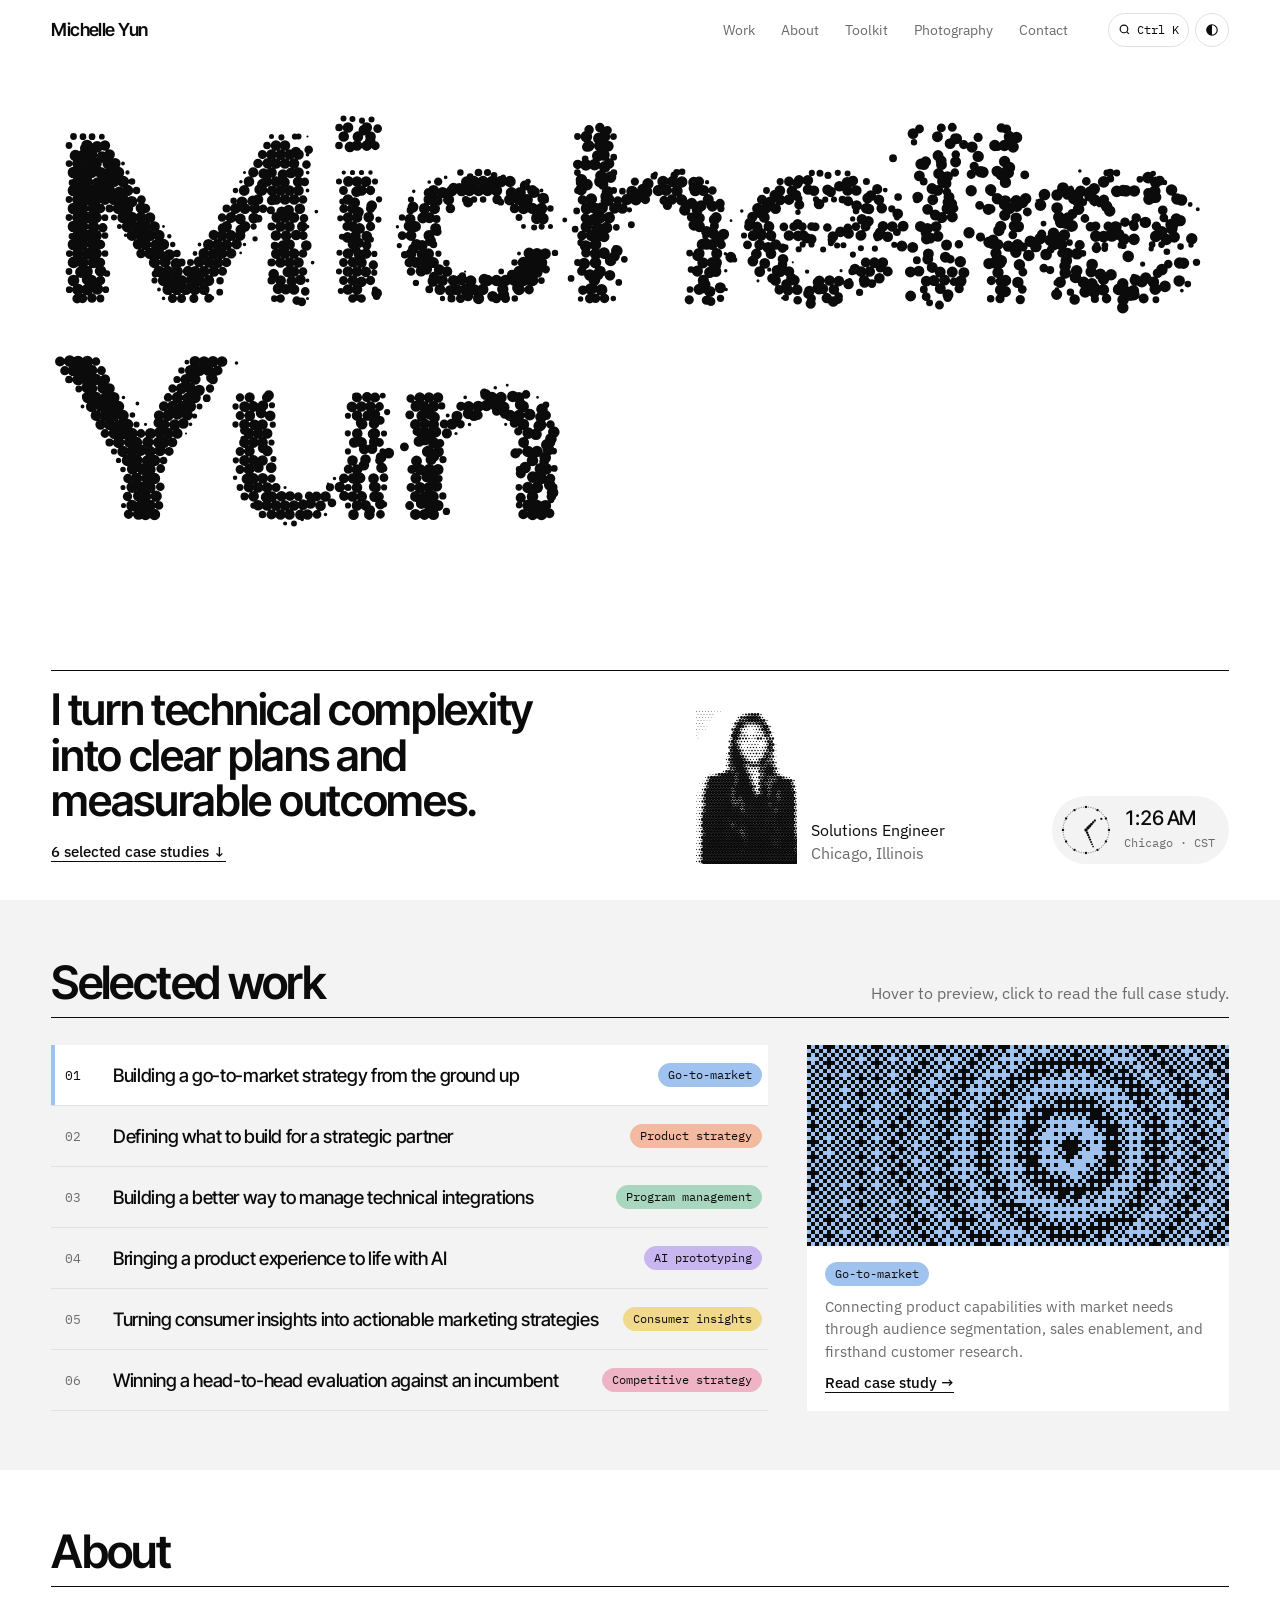
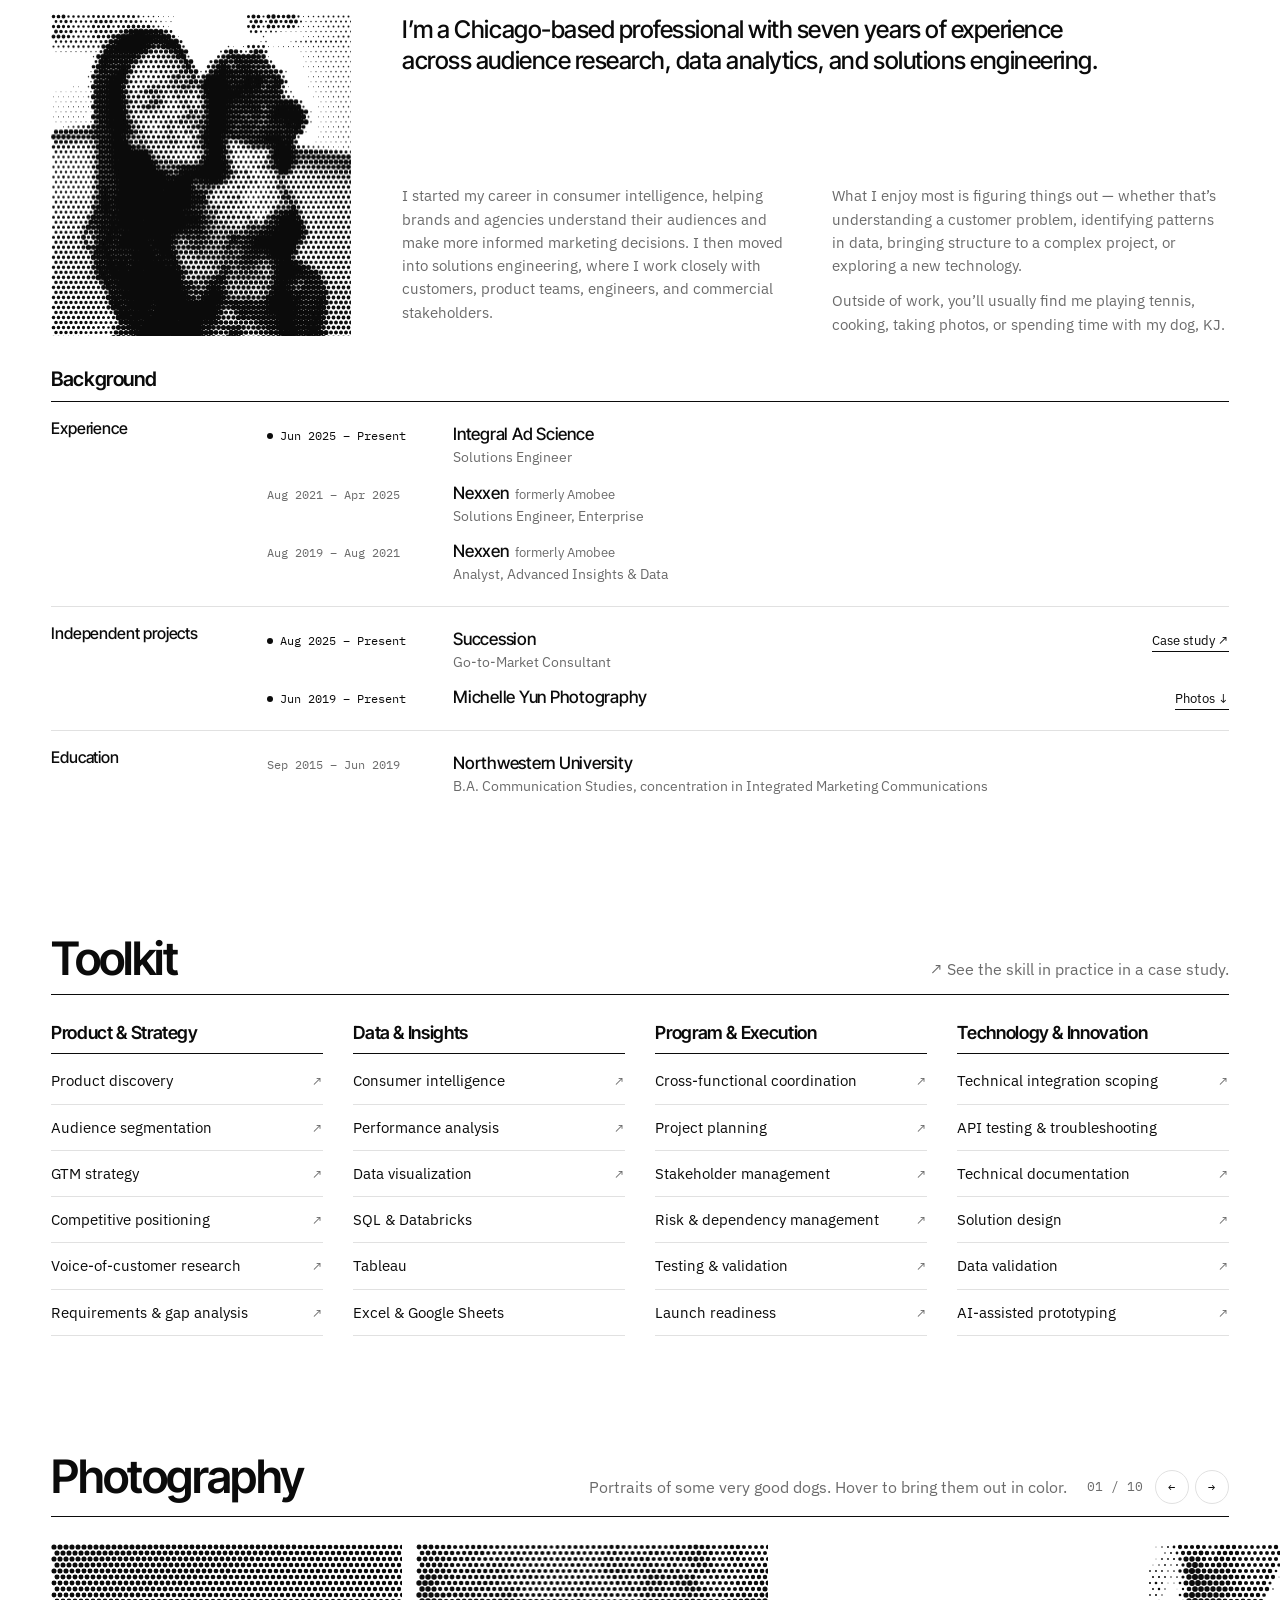
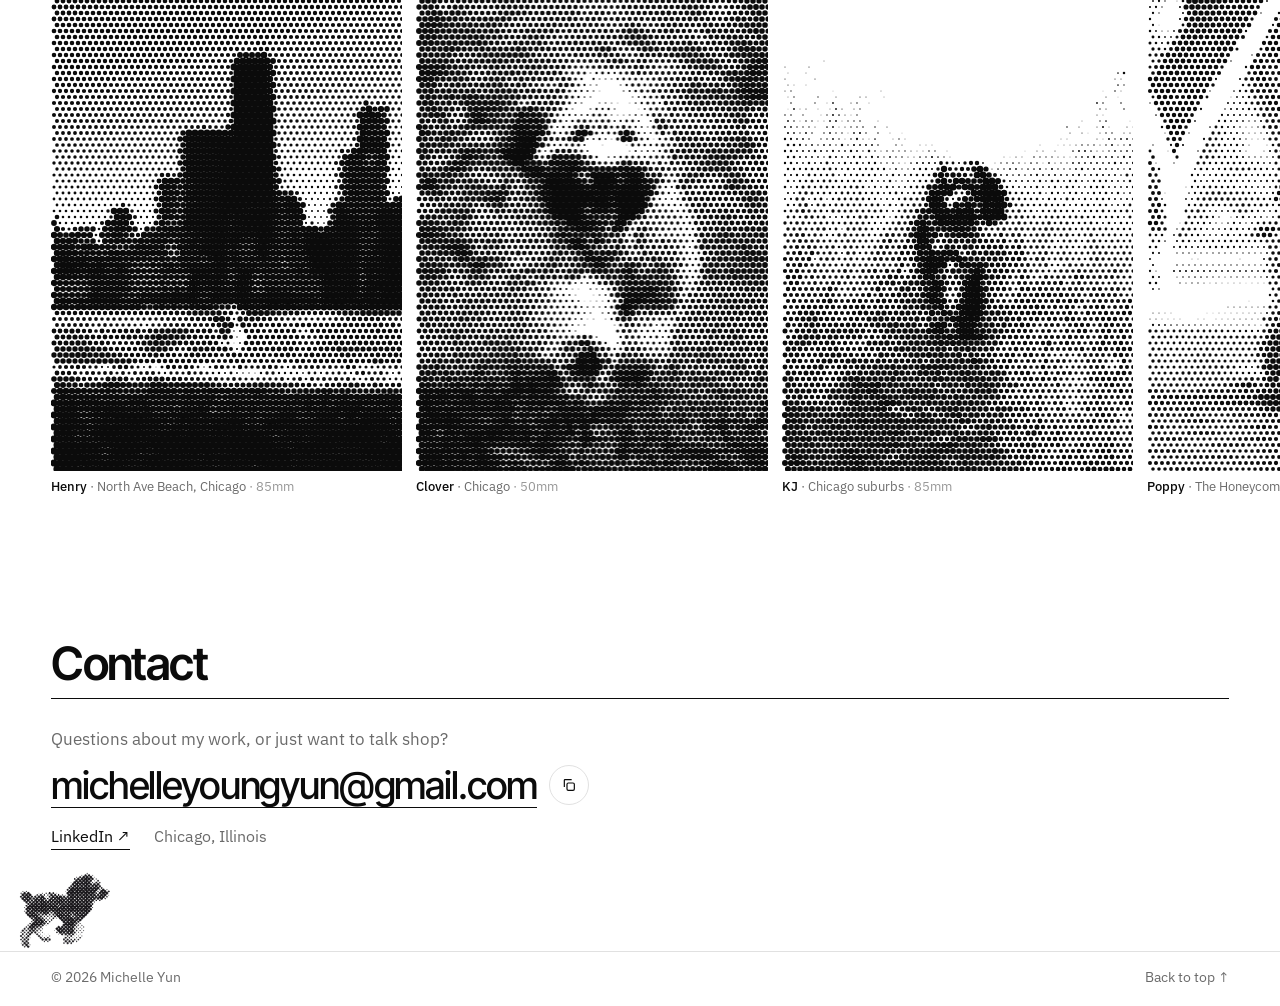
==== index.html @ d093d311 "Add files via upload" ====
<!DOCTYPE html>
<html lang="en">
<head>
<meta charset="utf-8">
<meta name="viewport" content="width=device-width, initial-scale=1">
<title>Michelle Yun</title>
<link rel="preconnect" href="https://fonts.googleapis.com"><link rel="preconnect" href="https://fonts.gstatic.com" crossorigin>
<link href="https://fonts.googleapis.com/css2?family=Syne:wght@700&family=Inter+Tight:wght@500;600&family=IBM+Plex+Sans:wght@400;500&family=IBM+Plex+Mono:wght@400&display=swap" rel="stylesheet">
<script>try{var t=localStorage.getItem('my-theme');if(t)document.documentElement.dataset.theme=t}catch(e){}</script>
<style>
/* VOICE  refined print lab: calm and sleek, with one artistic signature
   IDEA   a halftone proof: the name, the photos and one artwork at a time are printed in dots; everything else is quiet type
   PICTURE your name as a live dot field that parts around the cursor; a dithered artwork previews whichever case study you point at
   COLOUR white and black ink, a pale grey surface for Work, grey for secondary text; colour only inside photos
   TYPE   Syne only inside the dotted name; Inter Tight for headings, IBM Plex Sans for text, IBM Plex Mono for small labels
   LAYOUT dot name across the first screen, a caption row under it (line, who and where, Chicago clock); phone stacks */
:root{color-scheme:light dark;
--bg:light-dark(#ffffff,#0b0b0b);--ink:light-dark(#0b0b0b,#efefef);--mute:light-dark(#6b6b6b,#8f8f8f);--line:light-dark(#e1e1e1,#262626);
--surf:light-dark(#f3f3f3,#131313);--acc:var(--ink);--acc2:var(--ink);--r:0px;--dw:600;
--fd:'Inter Tight',system-ui,sans-serif;--fb:'IBM Plex Sans',system-ui,sans-serif;--fm:'IBM Plex Mono',ui-monospace,Menlo,monospace;
--hd:60px;--g:max(4vw,16px);--ease:cubic-bezier(.7,0,.2,1)}
:root[data-theme=light]{color-scheme:light}:root[data-theme=dark]{color-scheme:dark}
*{box-sizing:border-box;min-width:0}
[hidden]{display:none!important}
html{scroll-padding-top:var(--hd);scroll-behavior:smooth}
html.lock{overflow:hidden}
body{margin:0;background:var(--bg);color:var(--ink);font:16px/1.55 var(--fb);overflow-x:clip;-webkit-font-smoothing:antialiased}
img{max-width:100%;display:block}
a{color:inherit}
button{font:inherit;color:inherit;cursor:pointer}
:focus-visible{outline:2px solid var(--ink);outline-offset:2px}
.num{font-variant-numeric:tabular-nums}
.prog{position:fixed;left:0;right:0;top:var(--hd);height:2px;z-index:41;transform-origin:0 0;transform:scaleX(0);background:var(--acc);pointer-events:none}
/* photos */
.track{display:flex;gap:14px;overflow-x:auto;scroll-snap-type:x mandatory;padding-bottom:12px;scrollbar-width:thin;cursor:grab;align-items:flex-start}
.track.drag{cursor:grabbing;scroll-snap-type:none}
.track figure{margin:0;flex:none;scroll-snap-align:start}
.track figure:last-child{scroll-snap-align:end}
.track .fr{position:relative}
.track img{height:min(52svh,500px);width:auto;user-select:none;-webkit-user-drag:none}
.track figcaption{font-size:13px;color:var(--mute);margin-top:6px;width:0;min-width:100%}
/* case sheet */
.cs{position:fixed;inset:0;z-index:60;background:var(--bg);overflow-y:auto;overscroll-behavior:contain;visibility:hidden;transform:translateY(100%);transition:transform .65s var(--ease),visibility 0s .65s}
.cs:focus{outline:none}
.cs.open{visibility:visible;transform:none;transition:transform .65s var(--ease)}
.cbar{position:sticky;top:0;z-index:3;height:var(--hd);display:flex;align-items:center;gap:10px;padding:0 var(--g);background:var(--bg);border-bottom:1px solid var(--line)}
.cbar .t{font-size:13px;color:var(--mute);margin-right:auto;white-space:nowrap;overflow:hidden;text-overflow:ellipsis;font-family:var(--fm)}
.cbtn{flex:none;height:34px;min-width:34px;padding:0 12px;border:1px solid var(--ink);background:var(--bg);font-size:13px;white-space:nowrap;display:inline-flex;align-items:center;justify-content:center;font-family:var(--fm);border-radius:var(--r)}
.cbtn:hover{background:var(--ink);color:var(--bg)}
.cprog{position:absolute;left:0;right:0;bottom:-1px;height:2px;background:var(--acc);transform-origin:0 0;transform:scaleX(0)}
.chd{padding:0 0 22px;margin-bottom:22px;border-bottom:1px solid var(--line)}
.chd .cw{max-width:none}
.cw{max-width:1180px;margin:0 auto}
.chd .k{font:13px/1.4 var(--fm);color:var(--mute);display:flex;gap:12px;flex-wrap:wrap;align-items:center}
.tag{display:inline-flex;align-items:center;height:24px;padding:0 9px;border:1px solid var(--ink);color:var(--ink);font:12px/1 var(--fm);border-radius:999px;white-space:nowrap;background:var(--bg)}
.chd h1{margin:10px 0 12px;font-family:var(--fd);font-size:clamp(30px,3.4vw,48px);line-height:1.02;letter-spacing:-.03em;max-width:22ch;text-wrap:balance;font-weight:var(--dw)}
.chd .ld{font-size:clamp(16px,1.25vw,18px);line-height:1.4;max-width:62ch;margin:0;color:var(--mute)}
.meta{display:grid;grid-template-columns:repeat(4,minmax(0,1fr));gap:0 16px;margin-top:18px}
.meta div{padding:10px 16px 0 0;font-size:15px}
.meta small{display:block;font:12px/1.6 var(--fm);color:var(--mute)}
.cbd{padding:0 var(--g) 48px}
.cbd>.cw{padding-top:clamp(24px,4vh,40px)}
.cgr{display:grid;grid-template-columns:180px minmax(0,1fr);gap:clamp(24px,4vw,64px)}
.side{position:sticky;top:calc(var(--hd) + 24px);align-self:start;display:grid;gap:2px}
.side a{font:14px/1.4 var(--fb);color:var(--mute);text-decoration:none;padding:6px 0 6px 12px;border-left:1px solid var(--line)}
.side a.on{color:var(--ink);border-left:3px solid var(--ink);padding-left:10px}
.cmn{font-size:15px;line-height:1.6;max-width:860px}
.ed-section{padding:22px 0;border-top:1px solid var(--line)}
.ed-section:first-child{border-top:0;padding-top:0}
.chd+.ed-section{border-top:0;padding-top:0}
.ed-section h2{margin:0 0 10px;font-family:var(--fd);font-size:24px;font-weight:var(--dw);letter-spacing:-.02em;line-height:1.1}
.ed-section h3{margin:22px 0 6px;font-size:17px;font-weight:500;letter-spacing:-.01em}
.ed-section h4{margin:18px 0 8px;font:13px/1.4 var(--fm);color:var(--mute);font-weight:400}
.ed-section p{margin:0 0 10px;max-width:68ch}
.cmn strong,.cmn b{font-weight:500}
.rm-caption{font-size:13px!important;color:var(--mute);margin-top:8px!important}
.tw{overflow-x:auto}
.cmn table{width:100%;border-collapse:collapse;font-size:14px;margin:4px 0}
.cmn th{text-align:left;font:12px/1.4 var(--fm);color:var(--mute);padding:8px 12px 8px 0;border-bottom:1px solid var(--ink)}
.cmn td{padding:10px 12px 10px 0;border-bottom:1px solid var(--line);vertical-align:top}
.cmn td:first-child{font-weight:500}
.imt-status{display:inline-flex;align-items:center;gap:6px;white-space:nowrap;font-size:13px}
.imt-status:before{content:"";width:7px;height:7px;background:var(--ink)}
.coverage{display:inline-flex;align-items:center;gap:6px;font-size:13px;white-space:nowrap}
.coverage:before{content:"";width:9px;height:9px;border:1.5px solid var(--ink)}
.coverage.full:before{background:var(--ink)}
.coverage.partial:before{background:linear-gradient(90deg,var(--ink) 50%,transparent 50%)}
.coverage.gap:before{background:repeating-linear-gradient(45deg,var(--ink) 0 1px,transparent 1px 3px)}
.tabs{margin:6px 0}
.tl,.vt{display:inline-flex;flex-wrap:wrap;gap:0;border:1px solid var(--ink);margin-bottom:12px;background:var(--bg);border-radius:var(--r)}
.tl button,.vt button{border:0;background:var(--bg);padding:7px 14px;font:13px/1.4 var(--fm);color:var(--ink);border-radius:var(--r)}
.tl button.on,.vt button.on{background:var(--ink);color:var(--bg)}
.tp p{margin:0 0 6px}
.c1-impact,.c2-impact,.c3-impact{display:grid;gap:0;margin-top:6px;max-width:68ch}
.c1-impact>div,.c2-impact>div,.c3-impact>div{display:grid;grid-template-columns:minmax(150px,210px) minmax(0,1fr);gap:16px;padding:9px 0;border-top:1px solid var(--line);align-items:baseline}
.c1-impact>div:last-child,.c2-impact>div:last-child,.c3-impact>div:last-child{border-bottom:1px solid var(--line)}
.c1-impact strong,.c2-impact strong,.c3-impact strong{font-size:15px;font-weight:500}
.c1-impact p,.c2-impact p,.c3-impact p{font-size:15px;color:var(--mute);margin:0!important}
.viz{margin:14px 0 4px}
.viz h4{margin:6px 0 4px!important;font:500 16px/1.3 var(--fb)!important;color:var(--ink)!important;text-transform:none!important;letter-spacing:0!important}
.viz .eb{font:12px/1.4 var(--fm);color:var(--mute)}
.vb{font:12px/1.4 var(--fm);color:var(--mute);margin-bottom:8px}
.vr{display:grid;grid-template-columns:minmax(120px,190px) minmax(0,1fr) 44px;gap:12px;align-items:center;padding:6px 0;font-size:14px}
.vr .tr{height:12px;background:repeating-linear-gradient(90deg,var(--line) 0 1px,transparent 1px 4px)}
.vr .fl{height:100%;width:0;background:var(--ink);transition:width .8s var(--ease)}
.vr .fl.top{background:var(--acc2)}
.vr b{text-align:right;font-weight:500;font-variant-numeric:tabular-nums}
.vin{margin-top:12px;padding-top:10px;border-top:1px solid var(--line);font-size:14px}
.vin b{display:block;font-weight:500}
.viz ol{padding-left:20px;margin:6px 0}.viz li{margin:4px 0}
.vt label{display:flex;align-items:center;gap:6px;font:12px/1.4 var(--fm);color:var(--mute);padding:4px 8px}
.vt select{font:16px var(--fb);color:var(--ink);background:var(--bg);border:1px solid var(--line);padding:3px 6px;border-radius:var(--r)}
#hc svg{width:100%;height:auto;display:block}
#hc svg text{fill:var(--mute);font-family:var(--fm)}
.cnav{display:grid;grid-template-columns:1fr 1fr;gap:0;margin-top:32px;border-top:1px solid var(--line)}
.cnav a{display:block;text-decoration:none;padding:16px 16px 4px 0}
.cnav a:hover b{text-decoration:underline}
.cnav small{display:block;font:12px/1.5 var(--fm);color:var(--mute)}
.cnav b{font-weight:500;font-size:18px;letter-spacing:-.01em;line-height:1.25;display:block;margin-top:4px}
.cnav .n{text-align:right;grid-column:2;padding:16px 0 4px 16px}
/* palette */
.pal{position:fixed;inset:0;z-index:80;background:color-mix(in srgb,var(--bg) 55%,transparent);backdrop-filter:blur(6px);-webkit-backdrop-filter:blur(6px);display:none;align-items:flex-start;justify-content:center;padding:14vh 16px 0}
.pal.open{display:flex}
.pbox{width:min(560px,100%);background:var(--bg);border:1px solid var(--ink);border-radius:var(--r);overflow:hidden}
.pbox input{width:100%;font:17px var(--fb);padding:16px 18px;border:0;border-bottom:1px solid var(--line);background:none;color:var(--ink);outline:none}
.pl{max-height:50vh;overflow-y:auto;padding:6px}
.pl button{display:flex;justify-content:space-between;gap:12px;width:100%;text-align:left;border:0;background:none;padding:10px 12px;font-size:15px;border-radius:var(--r)}
.pl button small{color:var(--mute);font:12px/1.6 var(--fm);white-space:nowrap}
.pl button.on{background:var(--ink);color:var(--bg)}
.pl button.on small{color:var(--bg)}
/* intro */
.intro-s{position:fixed;inset:0;z-index:90;background:var(--bg);display:flex;flex-direction:column;justify-content:space-between;padding:20px var(--g);transition:transform 1s var(--ease)}
.intro-s.out{transform:translateY(-100%)}
.intro-s .r{display:flex;justify-content:space-between;align-items:center;font:13px/1.4 var(--fm);color:var(--mute);text-transform:uppercase;letter-spacing:.04em}
.intro-s .r button{border:1px solid var(--ink);background:var(--bg);padding:6px 14px;font:12px var(--fm);text-transform:uppercase;letter-spacing:.04em;color:var(--ink);border-radius:var(--r)}
.run{position:relative;height:min(34vw,260px)}
.run img{position:absolute;left:0;bottom:0;height:100%;width:auto}
.ibar{height:2px;background:var(--line);position:relative}.ibar i{position:absolute;inset:0 auto 0 0;width:0;background:var(--ink)}
@media (pointer:coarse){.kh{display:none}}
@media (max-width:900px){.cgr{grid-template-columns:1fr}.side{display:none}}
.tl button,.vt button{font:14px/1.4 var(--fb)}
@media (max-width:900px){.meta{grid-template-columns:1fr 1fr;row-gap:10px}}
@media (max-width:600px){.meta{grid-template-columns:1fr 1fr;row-gap:10px}.c1-impact>div,.c2-impact>div,.c3-impact>div{grid-template-columns:1fr;gap:2px}.x0,.c1-impact,.c2-impact,.c3-impact{grid-template-columns:1fr}.cnav{grid-template-columns:1fr}.cnav .n{grid-column:1;text-align:left;padding-left:0}.vr{grid-template-columns:110px minmax(0,1fr) 38px}.cmn table{font-size:13px}.track img{height:50svh}}
@media (prefers-reduced-motion:reduce){*{transition:none!important;scroll-behavior:auto!important}}

.case{max-width:1240px;margin:0 auto;padding:clamp(40px,7vh,72px) var(--g) 0}
.case+.case{border-top:0}
.ch .k{display:flex;gap:12px;align-items:center;font:13px var(--fm);color:var(--mute)}
.ch h2{margin:12px 0 8px;font:600 clamp(28px,3vw,42px)/1.05 var(--fd);letter-spacing:-.03em;max-width:24ch;text-wrap:balance}
.ch .ld{margin:0;color:var(--mute);max-width:70ch;font-size:16px}
.mline{display:flex;flex-wrap:wrap;gap:6px 22px;margin-top:14px;font-size:14px}
.mline small{font:12px var(--fm);color:var(--mute);margin-right:6px}
.sum{display:grid;grid-template-columns:repeat(3,minmax(0,1fr));gap:0 28px;margin-top:22px;border-top:1px solid var(--ink);border-bottom:1px solid var(--line);padding:14px 0 16px}
.sum h3{margin:0 0 4px;font:500 14px var(--fd);letter-spacing:-.01em}
.sum p{margin:0;font-size:15px;line-height:1.5}
.row{display:grid;grid-template-columns:minmax(140px,190px) minmax(0,1fr);gap:clamp(16px,3vw,40px);padding:22px 0;border-bottom:1px solid var(--line)}
.row:last-child{border-bottom:0}
.row>h3{margin:0;font:500 17px/1.3 var(--fd);letter-spacing:-.015em}
.rc{font-size:15px;line-height:1.6;min-width:0}
.rc>p{margin:0 0 10px;max-width:72ch}
.rc>p:last-child{margin-bottom:0}
.rc>p+[class$=-impact]{margin-top:14px}
.rc h4.sub{margin:22px 0 6px;font:500 16px var(--fd);letter-spacing:-.01em;color:var(--ink);text-transform:none}
.rc h4.sub:first-child{margin-top:0}
.rc h4{margin:16px 0 8px;font:13px/1.4 var(--fm);color:var(--mute);font-weight:400}
.rc table{width:100%;border-collapse:collapse;font-size:14px;margin:4px 0}
.rc th{text-align:left;font:12px/1.4 var(--fm);color:var(--mute);font-weight:400;padding:8px 12px 8px 0;border-bottom:1px solid var(--ink)}
.rc td{padding:10px 12px 10px 0;border-bottom:1px solid var(--line);vertical-align:top}
.rc td:first-child{font-weight:500}
.cbtm{height:1px;background:var(--ink);margin-top:clamp(28px,5vh,48px)}
/* case layout v2 */
.v2 .meta3{display:grid;grid-template-columns:repeat(3,max-content);gap:8px 48px;margin-top:18px}
.v2 .meta3 div{font-size:15px}
.v2 .meta3 small{display:block;font:13px/1.4 var(--fb);color:var(--mute);margin-bottom:2px}
.v2 .story{display:grid;grid-template-columns:repeat(3,minmax(0,1fr));gap:0}
.v2 .st{padding-right:28px}
.v2 .srow{display:flex;align-items:center;gap:12px;margin-bottom:14px}
.v2 .srow i{flex:1;height:1px;background:var(--ink);opacity:.25}
.v2 .hdot{width:34px;height:34px;border-radius:50%;flex:none;background-image:radial-gradient(var(--ink) 1.6px,transparent 1.9px);background-size:6px 6px}
.v2 .hdot.d0{opacity:.3}.v2 .hdot.d1{opacity:.6}
.v2 .hdot.d2{background-image:radial-gradient(var(--ink) 2.3px,transparent 2.6px)}
.v2 .st h3{margin:0 0 6px;font:600 17px/1.25 var(--fd);letter-spacing:-.015em}
.v2 .st p{margin:0;font-size:15px;line-height:1.55;color:var(--mute)}
.v2 .row{display:block;border:0;padding:clamp(44px,7vh,64px) 0 0}
.v2 .row>h3{font:600 clamp(26px,2.4vw,32px)/1.1 var(--fd);letter-spacing:-.03em;color:var(--ink);margin:0 0 16px;padding-top:14px;border-top:2px solid var(--ink)}
.v2 .rc{font-size:16px;line-height:1.65}
.v2 .rc>p{max-width:68ch}
.v2 .rc h4.sub{font:600 19px/1.25 var(--fd);letter-spacing:-.015em;margin:34px 0 6px}
.v2 .rc h4.sub:first-child{margin-top:0}
.v2 .rc h4:not(.sub){font:600 15px/1.3 var(--fd);letter-spacing:-.01em;color:var(--ink);margin:22px 0 10px}
.v2 .tl{border:0;background:var(--surf);border-radius:999px;padding:3px;gap:2px;margin-bottom:14px}
.v2 .tl button{font:500 14px/1.3 var(--fb);color:var(--mute);background:transparent;border-radius:999px;padding:8px 14px}
.v2 .tl button:hover{color:var(--ink)}
.v2 .tl button.on{background:var(--ink);color:var(--bg)}
.v2 .rc th{font:500 13px/1.4 var(--fb);color:var(--mute);letter-spacing:0;text-transform:none;padding:0 16px 8px 0}
.v2 .rc td{font-size:15px;line-height:1.5;padding:11px 16px 11px 0}
.v2 .rc td:first-child{font-weight:500}
.v2 .rc strong,.v2 .rc b{font-weight:500}
.v2 .kv{width:100%;border-collapse:collapse;margin:0}
.v2 .kv td{border-bottom:1px solid var(--line)}
.v2 .kv td:first-child{width:200px;font:500 13px/1.5 var(--fb);color:var(--mute);padding-top:13px}
.v2 .kv tr:first-child td{border-top:1px solid var(--line)}
.v2 .tw,.v2 .tabs{margin-top:14px}
.v2 .imp{display:grid;grid-template-columns:repeat(3,minmax(0,1fr));gap:12px;margin-top:4px;max-width:none}
.v2 .imp>div{display:block!important;background:var(--surf);border:0!important;padding:18px 20px 20px}
.v2 .imp .in{display:block;font:500 13px var(--fb);color:var(--mute);margin-bottom:12px}
.v2 .imp strong{display:block;font:600 17px/1.25 var(--fd);letter-spacing:-.015em;margin-bottom:6px}
.v2 .imp p{font-size:15px;line-height:1.5}
.v2 .cbtm{margin-top:clamp(48px,8vh,80px)}

/* per-case ink */
.v2 .ch .tag{background:var(--cc);color:var(--con);border-color:var(--cc)}
.v2 .story{position:relative;margin-top:30px;padding:clamp(28px,4vh,40px) 0 clamp(30px,4.5vh,44px);color:var(--con)}
.v2 .story:before{content:"";position:absolute;inset:0 calc(50% - 50vw);background:var(--cc);z-index:-1}
.v2 .story{isolation:isolate}
.v2 .st p{color:var(--con);opacity:.8}
.v2 .srow i{background:var(--con);opacity:.4}
.v2 .hdot{background-image:radial-gradient(var(--con) 1.6px,transparent 1.9px)}
.v2 .hdot.d2{background-image:radial-gradient(var(--con) 2.3px,transparent 2.6px)}
.v2 .tl button.on{background:var(--cc);color:var(--con)}
.v2 .imp>div{background:color-mix(in srgb,var(--cc) 32%,var(--bg))}
.v2 .imp .in{color:var(--ink);font-weight:500;opacity:.6}
.v2 .row>h3{border-top:0;padding-top:0}
.v2 .row+.row{margin-top:0;border-top:0;padding-top:56px}
@media (max-width:600px){.v2 .kv td:first-child{width:120px}}
@media (max-width:900px){.v2 .imp,.v2 .story{grid-template-columns:1fr}.v2 .story{gap:20px}.v2 .srow i{display:none}.v2 .meta3{grid-template-columns:1fr 1fr}}
@media (max-width:900px){.sum{grid-template-columns:1fr;gap:12px}.row{grid-template-columns:1fr;gap:8px}.top b{display:none}.top nav{margin-left:0}}
@media (max-width:600px){.rc table{font-size:13px}}

.v2 .vb,.v2 .eb{font:500 13px/1.4 var(--fb);color:var(--mute);text-transform:none;letter-spacing:0}
.v2 .vt{border:0;background:var(--surf);border-radius:999px;padding:3px;gap:2px}
.v2 .vt button{font:500 14px/1.3 var(--fb);color:var(--mute);background:transparent;border-radius:999px;padding:8px 14px}
.v2 .vt button.on{background:var(--cc);color:var(--con)}
.v2 #h2h .vt{background:none;padding:0;gap:6px 18px;border-radius:0}
.v2 .vt label{font:500 13px var(--fb);color:var(--mute);text-transform:none;letter-spacing:0;padding:0}
.v2 .vt select{border-radius:8px;padding:5px 8px}
.v2 .vr .fl{background:var(--mute)}.v2 .vr .fl.top{background:var(--cc)}
.v2 #hc svg text{font-family:var(--fb)}
.v2 .viz h4{font:600 15px/1.3 var(--fd)!important}

/* inside the portfolio's case sheet */
.cs{overflow-x:hidden}
.insheet.case{padding-top:clamp(28px,5vh,48px);padding-bottom:48px}
.insheet .cgr{display:grid;grid-template-columns:170px minmax(0,1fr);gap:clamp(24px,4vw,64px);margin-top:clamp(32px,5vh,48px)}
.insheet .side{position:sticky;top:calc(var(--hd) + 24px);align-self:start}
.insheet .side a.on{border-left-color:var(--cc)}
.insheet .rbody>.row:first-child{padding-top:0}
.insheet .cnav{margin-top:56px}
@media (max-width:900px){.insheet .cgr{grid-template-columns:1fr}.insheet .side{display:none}}
.v2 .vr b{font:500 14px var(--fb)}
.insheet .cnav small{font:13px var(--fb);color:var(--mute)}
.insheet .cnav{border-top:1px solid var(--line)}

/* integration roadmap */
.rmap{margin:22px 0 8px}
.v2 .rmap h4{margin:0 0 10px}
.rmc{display:flex;justify-content:flex-start;align-items:center;gap:12px;flex-wrap:wrap;margin-bottom:12px}
.rmc select{font:16px var(--fb);color:var(--ink);background:var(--bg);border:1px solid var(--line);border-radius:999px;padding:6px 14px}
.rml{display:flex;gap:16px;font-size:13px;color:var(--mute);flex-wrap:wrap}
.rml span{display:inline-flex;align-items:center;gap:6px}
.rml .b{width:16px;height:6px;border-radius:3px;background:#4f9578}
.rml .d{width:8px;height:8px;background:#2f6650;transform:rotate(45deg)}
.rml .x{width:18px;border-top:1.5px dashed var(--mute)}
.rmw{overflow:visible}
.rmg{position:relative;min-width:0;margin-right:8px}
.rmr{display:grid;grid-template-columns:clamp(132px,24%,180px) minmax(0,1fr);align-items:center;height:21px;font-size:13px;line-height:1}
.rmr>span{white-space:nowrap;overflow:hidden;text-overflow:ellipsis;padding-right:12px}
.rmt{position:relative;height:100%;background-image:linear-gradient(90deg,var(--line) 1px,transparent 1px);background-size:calc(100%/6) 100%}
.rmh{height:26px;border-bottom:1px solid var(--ink)}
.rmh>span,.rmh .rmt span{font:500 13px var(--fb);color:var(--mute)}
.rmh .rmt{background:none}
.rmh .rmt span{position:absolute;top:50%;transform:translate(-50%,-50%);white-space:nowrap}
.rmgh{height:24px;margin-top:6px;font:500 13px var(--fb)}
.rmgh>span b{font:500 12px var(--fm);color:var(--mute);margin-right:6px}
.rmgh>span{border-left:3px solid var(--rc);padding-left:9px;margin-left:-12px;overflow:visible;grid-column:1/-1;grid-row:1}
.rmgh .rmt{grid-column:2;grid-row:1}
.rmt .bar{position:absolute;top:50%;height:8px;margin-top:-4px;border-radius:4px;background:var(--rc)}
.rmt .ms{position:absolute;top:50%;width:9px;height:9px;margin:-4.5px 0 0 -4.5px;background:var(--rc);transform:rotate(45deg);filter:brightness(.85)}
.rmd{position:absolute;inset:0;pointer-events:none;overflow:visible}
@media (max-width:600px){.rmr{grid-template-columns:118px minmax(0,1fr);font-size:11.5px}.rmh .rmt span{font-size:11px}.rml{gap:10px;font-size:12px}}

/* boxed visuals */
.v2 .vis{margin:20px 0 8px;padding:20px 22px 22px;border:1px solid var(--line);border-radius:14px;background:light-dark(#fafafa,#121212)}
.v2 .vis figcaption{font:600 15px/1.3 var(--fd);letter-spacing:-.01em;margin:0 0 14px;display:flex;align-items:center;gap:8px}
.v2 .vis figcaption:before{content:"";width:8px;height:8px;border-radius:2px;background:var(--cc);flex:none}
.v2 .vis .tabs,.v2 .vis .tw{margin-top:0}
.v2 .vis table{margin:0}
.v2 .vis .rmap{margin:0}
.v2 .vis .viz{margin:0}
.v2 .vis+h4.sub{margin-top:40px}
.v2 .trade th{text-align:center}.v2 .trade th:first-child{text-align:left}
.v2 .trade td{text-align:center}.v2 .trade td:first-child{text-align:left}
.dots{display:inline-flex;gap:4px;vertical-align:middle}
.dots i{width:11px;height:11px;border-radius:50%;border:1.5px solid var(--ink);display:block}
.dots i.on{background:var(--ink)}
.v2 .launch{display:grid;grid-template-columns:repeat(3,minmax(0,1fr));gap:24px}
.v2 .launch h5{margin:0 0 10px;padding-bottom:8px;border-bottom:1px solid var(--ink);font:500 13px var(--fb);color:var(--mute)}
.v2 .launch p{margin:0 0 14px;font-size:14px;line-height:1.5;color:var(--mute)}
.v2 .launch p b{display:block;font-weight:500;color:var(--ink);font-size:15px;margin-bottom:2px}
.v2 .rca{display:grid;grid-template-columns:repeat(4,minmax(0,1fr));gap:20px;position:relative}
.v2 .rca:before{content:"";position:absolute;left:8px;right:calc(25% - 8px);top:8px;height:2px;background:var(--line)}
.v2 .rca .nd{display:block;width:17px;height:17px;border-radius:50%;background:var(--bg);border:2px solid #bdbdbd;position:relative;margin-bottom:14px}
.v2 .rca .nd.on{background:var(--cc);border-color:var(--ink)}
.v2 .rca small{display:block;font-size:13px;color:var(--mute);margin-bottom:2px}
.v2 .rca b{display:block;font:600 18px/1.2 var(--fd);letter-spacing:-.015em;margin-bottom:6px}
.v2 .rca p{margin:0;font-size:14px;line-height:1.5;color:var(--mute)}
@media (max-width:700px){.v2 .launch,.v2 .rca{grid-template-columns:1fr}.v2 .rca:before{display:none}.v2 .vis{padding:16px}}
@media (max-width:900px){.rmh .rmt em{display:none}}
.rmh .rmt em{font-style:normal}

/* launch readiness stepper */
.v2 .lstep{display:grid;grid-template-columns:22px minmax(0,1fr);gap:16px}
.v2 .lrail{display:flex;flex-direction:column;align-items:center;padding-top:4px}
.v2 .ldot{width:14px;height:14px;border-radius:50%;background:color-mix(in srgb,var(--cc) 55%,var(--ink));flex:none}
.v2 .lln{flex:1;width:2px;background:var(--cc);margin:4px 0}
.v2 .lst{display:flex;align-items:baseline;gap:10px;flex-wrap:wrap}
.v2 .lst small{font-size:13px;color:var(--mute)}
.v2 .lst b{font:600 17px/1.3 var(--fd);letter-spacing:-.01em}
.v2 .lst span{font-size:14px;color:var(--mute)}
.v2 .lgate{background:var(--bg);border:1px solid var(--line);border-left:3px solid var(--cc);border-radius:8px;padding:12px 16px;margin:10px 0 22px}
.v2 .lstep:last-child .lgate{margin-bottom:0}
.v2 .lgt{font:500 14.5px/1.3 var(--fb);margin-bottom:6px}
.v2 .lgt em{font-style:normal;color:var(--mute);font-weight:400}
.v2 .lgate ul{list-style:none;margin:0;padding:0}
.v2 .lgate li{font-size:14px;line-height:1.5;padding:3px 0 3px 20px;position:relative}
.v2 .lgate li:before{content:"✓";position:absolute;left:1px;top:3px;color:color-mix(in srgb,var(--cc) 55%,var(--ink));font-size:13px}
.v2 .own{margin-top:8px;font-size:13px;color:var(--mute)}
.v2 .own b{font-weight:500;color:var(--ink)}

/* prototype preview */
.v2 .demo{background:var(--bg);border:1px solid var(--line);border-radius:10px;overflow:hidden}
.v2 .dbar{display:flex;flex-wrap:wrap;gap:10px 16px;align-items:end;padding:12px 14px;border-bottom:1px solid var(--line);background:color-mix(in srgb,var(--cc) 22%,var(--bg))}
.v2 .dlogo{font:600 14px var(--fd);margin-right:auto;align-self:center}
.v2 .dbar label{display:grid;gap:3px;font-size:12px;color:var(--mute)}
.v2 .dbar select{font:15px var(--fb);color:var(--ink);background:var(--bg);border:1px solid var(--line);border-radius:8px;padding:5px 8px}
.v2 .dk{display:grid;grid-template-columns:repeat(4,minmax(0,1fr));gap:1px;background:var(--line);border-bottom:1px solid var(--line)}
.v2 .dk div{background:var(--bg);padding:12px 14px}
.v2 .dk small{display:block;font-size:12px;color:var(--mute)}
.v2 .dk b{font:600 20px/1.2 var(--fd);letter-spacing:-.02em;font-variant-numeric:tabular-nums}
.v2 .demo .tw{padding:4px 14px 0}
.v2 .dt td,.v2 .dt th{text-align:right;font-variant-numeric:tabular-nums}
.v2 .dt td:first-child,.v2 .dt th:first-child{text-align:left}
.v2 .dt th[title]{cursor:help;text-decoration:underline dotted;text-underline-offset:3px}
.v2 .dnote{margin:8px 14px 12px!important;font-size:12.5px;color:var(--mute)}
@media (max-width:700px){.v2 .dk{grid-template-columns:1fr 1fr}.v2 .dlogo{width:100%}}

.chd h1{letter-spacing:-.035em}
.lab{font:13px/1.4 var(--fm);color:var(--mute)}
.wrap{max-width:1440px;margin:0 auto;width:100%}
.sec{padding:clamp(40px,6.5vh,68px) var(--g);display:flex;flex-direction:column}
.sec>.wrap{flex:1;display:flex;flex-direction:column}
.sh{display:flex;justify-content:space-between;align-items:baseline;gap:16px;flex-wrap:wrap;border-bottom:1px solid var(--ink);padding-bottom:12px;margin-bottom:clamp(18px,3vh,30px)}
.sh h2{margin:0;font:600 clamp(32px,3.6vw,52px)/1 var(--fd);letter-spacing:-.035em}
.sh p{margin:0;color:var(--mute);max-width:52ch}
/* header */
.hd{position:fixed;inset:0 0 auto;height:var(--hd);z-index:40;display:flex;align-items:center;gap:20px;padding:0 var(--g);background:var(--bg);border-bottom:1px solid transparent}
.hd.sc{border-color:var(--line)}
.brand{font:600 18px var(--fd);letter-spacing:-.03em;text-decoration:none;white-space:nowrap;transition:opacity .35s,transform .35s var(--ease)}
.hd.ontop .brand{opacity:0;transform:translateY(-6px);pointer-events:none}
.nav{display:flex;gap:2px;margin-left:auto}
.nav a{font:14px/1 var(--fb);text-decoration:none;padding:9px 12px;color:var(--mute);border-radius:999px}
.nav a:hover{color:var(--ink)}
.nav a.on{color:var(--ink);background:var(--surf)}
.tools{display:flex;gap:6px;align-items:center;margin-left:8px}
.ib{height:34px;min-width:34px;border:1px solid var(--line);background:var(--bg);display:inline-flex;align-items:center;justify-content:center;gap:6px;padding:0 9px;font:12px var(--fm);border-radius:999px}
.ib:hover{border-color:var(--ink)}
/* hero */
.hero{min-height:100svh;padding-top:calc(var(--hd) + clamp(8px,2vh,24px));padding-bottom:clamp(24px,4vh,40px)}
.hero .wrap{justify-content:space-between;gap:14px}
.field{position:relative;flex:1;min-height:220px;max-height:56svh;touch-action:pan-y}
.field canvas{position:absolute;inset:0;width:100%;height:100%}
.sr{position:absolute;width:1px;height:1px;overflow:hidden;clip:rect(0 0 0 0)}
.hcap{display:grid;grid-template-columns:minmax(0,1.9fr) minmax(0,1fr) auto;gap:clamp(16px,3vw,48px);align-items:end;border-top:1px solid var(--ink);padding-top:16px}
.hcap .ln{margin:0 0 16px;font:600 clamp(28px,3.4vw,50px)/1.04 var(--fd);letter-spacing:-.03em;text-wrap:balance;max-width:24ch}
.hcap .go{font:500 15px var(--fb);text-decoration:none;border-bottom:1px solid var(--ink)}
.who{display:flex;gap:14px;align-items:flex-end}
.who .ht{position:relative;width:clamp(84px,8vw,124px);flex:none;cursor:crosshair}
.who img{width:100%;height:auto}
.who p{margin:0;font-size:16px;line-height:1.4}
.who p span{display:block;color:var(--mute)}
.ht canvas{position:absolute;inset:0;width:100%;height:100%;transition:opacity .45s}
.ht:hover canvas,.ht.on canvas{opacity:0}
/* clock widget */
.clock{display:flex;gap:12px;align-items:center;padding:8px 14px 8px 8px;background:var(--surf);border-radius:999px;pointer-events:none;user-select:none}
.clock canvas{width:52px;height:52px;display:block}
.clock b{display:block;font:500 20px/1.1 var(--fd);letter-spacing:-.02em;font-variant-numeric:tabular-nums}
.clock span{font:12px/1.3 var(--fm);color:var(--mute)}
/* work */
.work{background:var(--surf)}
.wk{display:grid;grid-template-columns:minmax(0,1.7fr) minmax(0,1fr);gap:clamp(20px,3vw,48px);align-items:stretch}
.rows{list-style:none;margin:0;padding:0}
.rows a{display:grid;grid-template-columns:34px minmax(0,1fr) auto;gap:14px;align-items:center;padding:clamp(12px,2vh,18px) 6px clamp(12px,2vh,18px) 14px;border-bottom:1px solid var(--line);text-decoration:none;transition:background .25s,box-shadow .25s}
.rows .n{font:13px var(--fm);color:var(--mute)}
.rows h3{margin:0;font:500 clamp(17px,1.45vw,21px)/1.25 var(--fd);letter-spacing:-.02em}
.rows small{display:block;font:13px/1.4 var(--fb);color:var(--mute);margin-top:3px}
.rows a.on,.rows a:focus-visible{background:var(--bg);box-shadow:inset 4px 0 0 var(--cc)}
.rows .tag,.pv .tag{background:var(--cc);border-color:var(--cc);color:#0b0b0b}
.rows a.on .n{color:var(--ink)}
.pv{position:relative;background:var(--bg);display:flex;flex-direction:column;min-height:0}
.pv .art{position:relative;flex:1;min-height:180px}
.pv .art canvas{position:absolute;inset:0;width:100%;height:100%;image-rendering:pixelated}
.pv .tx{padding:16px 18px 18px;display:grid;gap:10px;justify-items:start}
.pv .tx p{margin:0;font-size:15px;color:var(--mute);line-height:1.5}
.pv .tx a{font:500 15px var(--fb);text-decoration:none;border-bottom:1px solid var(--ink);width:max-content}
/* about */
.ab{display:grid;grid-template-columns:minmax(200px,300px) minmax(0,1fr);gap:clamp(24px,4vw,64px);align-items:stretch}
.ab>div:last-child{display:flex;flex-direction:column;justify-content:space-between;gap:24px}
.ab figure{margin:0;align-self:start}
.ab .ht{position:relative}
.ab img{width:100%;height:auto}
.ab figcaption{margin-top:8px}
.ab .big{font:500 clamp(20px,1.9vw,27px)/1.25 var(--fd);letter-spacing:-.02em;margin:0;text-wrap:balance}
.ab .cols{columns:2 280px;column-gap:32px}
.ab .cols p{margin:0 0 12px;color:var(--mute);break-inside:avoid;font-size:15px}
.ab .cols p:last-child{margin-bottom:0}
.bgh{margin:clamp(20px,3.5vh,36px) 0 10px;font:600 20px var(--fd);letter-spacing:-.02em}
.xg{border-top:1px solid var(--ink)}
.grp{display:grid;grid-template-columns:minmax(150px,200px) minmax(0,1fr);gap:16px;padding:14px 0;border-bottom:1px solid var(--line)}
.grp:last-child{border-bottom:0}
.grp h4{margin:2px 0 0;font:500 16px/1.3 var(--fd);letter-spacing:-.01em}
.ent{display:grid;grid-template-columns:170px minmax(0,1fr) auto;gap:16px;align-items:baseline;padding:6px 0}
.ent .d{font:12px/1.5 var(--fm);color:var(--mute);white-space:nowrap}
.ent .d.now{color:var(--ink)}
.ent .d i{display:inline-block;width:6px;height:6px;border-radius:50%;background:var(--ink);margin-right:7px;vertical-align:1px}
.ent .o{font:500 17px/1.3 var(--fd);letter-spacing:-.015em}
.ent .f{font-size:13px;color:var(--mute);margin-left:6px}
.ent .r{display:block;font-size:14px;color:var(--mute)}
.ent a{font-size:13px;text-decoration:none;border-bottom:1px solid var(--ink);white-space:nowrap}
/* toolkit */
.tk{display:grid;grid-template-columns:repeat(4,minmax(0,1fr));gap:clamp(16px,2.4vw,32px)}
.tc h3{margin:0 0 4px;font:600 18px/1.2 var(--fd);letter-spacing:-.02em;padding-bottom:10px;border-bottom:1px solid var(--ink)}
.tc ul{list-style:none;margin:0;padding:0}
.tc li{border-bottom:1px solid var(--line);font-size:15px}
.tc li>span,.tc li a{display:flex;justify-content:space-between;align-items:baseline;gap:10px;padding:11px 0}
.tc li a{text-decoration:none}
.tc li a span{text-decoration:underline;text-decoration-color:var(--mute);text-underline-offset:4px}
.tc li a span{text-decoration:none}
.tc li a small{font:13px var(--fb);color:var(--mute);transition:transform .25s}
.tc li a:hover small,.tc li a:focus-visible small{color:var(--ink);transform:translate(2px,-2px)}
/* photography */
.ph .ctl{display:flex;gap:6px;align-items:center}
.track .fr canvas{position:absolute;inset:0;width:100%;height:100%;transition:opacity .45s}
.track figure:hover canvas,.track figure.on canvas{opacity:0}
.ph .track{margin-right:calc(-1*var(--g));padding-right:var(--g);scroll-padding-left:0;padding-bottom:26px;scrollbar-width:thin;scrollbar-color:var(--line) transparent}
.ph .track:hover{scrollbar-color:color-mix(in srgb,var(--mute) 55%,transparent) transparent}
.ph .track::-webkit-scrollbar{height:4px}
.ph .track::-webkit-scrollbar-track{background:transparent}
.ph .track::-webkit-scrollbar-thumb{background:var(--line);border-radius:4px}
.ph .track:hover::-webkit-scrollbar-thumb{background:color-mix(in srgb,var(--mute) 55%,transparent)}
.ph .track img{height:var(--ph,min(calc(100svh - 270px),860px));min-height:300px}
.track figcaption b{font-weight:500;color:var(--ink)}
.track figcaption .lens{color:color-mix(in srgb,var(--mute) 70%,var(--bg))}
/* contact */
.ask{margin:0 0 10px;font-size:17px;color:var(--mute)}
.mrow{display:flex;align-items:center;gap:12px;flex-wrap:wrap}
.mail{font:500 clamp(22px,3vw,42px)/1.15 var(--fd);letter-spacing:-.03em;white-space:nowrap;text-decoration:none;border-bottom:1px solid var(--ink)}
.cpy{width:40px;height:40px;border-radius:50%;border:1px solid var(--line);background:var(--bg);display:inline-flex;align-items:center;justify-content:center;flex:none}
.cpy:hover{border-color:var(--ink)}
.cmsg{font:13px var(--fm);color:var(--mute)}
.sub{display:flex;gap:24px;flex-wrap:wrap;margin-top:16px;font-size:16px;color:var(--mute)}
.sub a{color:var(--ink);text-decoration:none;border-bottom:1px solid var(--ink)}
.foot{padding:0 var(--g)}
.kjt{position:relative;height:clamp(84px,8vw,120px);overflow:hidden;margin:0 calc(-1*var(--g));border-bottom:1px solid var(--line)}
.kjt img{position:absolute;bottom:0;left:0;height:88%;width:auto;animation:kjrun 8s linear -3s infinite;animation-play-state:paused}
.kjt.go img{animation-play-state:running}
@keyframes kjrun{from{transform:translateX(-100%)}to{transform:translateX(100vw)}}
:root[data-theme=dark] .kjt img{filter:invert(1)}
@media (prefers-color-scheme:dark){:root:not([data-theme=light]) .kjt img{filter:invert(1)}}
@media (prefers-reduced-motion:reduce){.kjt img{animation:none;left:auto;right:12%}}
.ct{padding-bottom:0}
.frow{display:flex;justify-content:space-between;gap:12px;padding:16px 0 20px;font:14px var(--fb);color:var(--mute)}
.frow a:hover{color:var(--ink)}
.frow a{text-decoration:none}
/* case art strip */
.cbar{border-bottom:1px solid var(--line);gap:8px}
.cbar .t{font:14px var(--fb);color:var(--mute);margin-left:6px}
.cbtn{height:34px;min-width:34px;padding:0 14px;border:1px solid var(--line);border-radius:999px;background:var(--bg);font:14px var(--fb);color:var(--ink);gap:6px}
.cbtn:hover{background:var(--bg);border-color:var(--ink)}
#cprev,#cnext{padding:0;width:34px}
.cs.instant{transition:none!important;transform:none}
@keyframes csIn{from{opacity:0;transform:translateY(10px)}to{opacity:1;transform:none}}
.cs.enter .insheet>.ch{animation:csIn .34s ease-out both}
.cs.enter .insheet>.story{animation:csIn .34s ease-out .06s both}
.cs.enter .insheet>.cgr{animation:csIn .34s ease-out .12s both}
.cs.enter .cbar{animation:csIn .25s ease-out both}
.cs.leave{opacity:0;transition:opacity .18s ease!important}
.cart{height:clamp(72px,11vh,110px);position:relative;border-bottom:1px solid var(--line);margin:0 calc(-1*var(--g))}
.cart canvas{position:absolute;inset:0;width:100%;height:100%;image-rendering:pixelated}
:root[data-theme=dark] .intro-s .run img{filter:invert(1)}
@media (prefers-color-scheme:dark){:root:not([data-theme=light]) .intro-s .run img{filter:invert(1)}}
.intro-s .run{height:min(40vw,320px)}
.intro-s .run img{left:50%;transform:translateX(-50%)}
.intro-s .r,.intro-s .r button{font:14px var(--fb);text-transform:none;letter-spacing:0}
.intro-s .r button{border-radius:999px;border-color:var(--line);padding:7px 14px}
.intro-s .r button:hover{border-color:var(--ink)}
.intro-s #ic{font:13px var(--fm)}
.vr .fl{background:var(--mute)}
@media (max-width:1100px){.nav a{padding:9px 8px}.tk{grid-template-columns:repeat(2,minmax(0,1fr))}.hcap{grid-template-columns:minmax(0,1fr) auto}.hcap .who{grid-column:1/-1;grid-row:1}}
@media (max-width:900px){.nav{display:none}.tools{margin-left:auto}.wk{grid-template-columns:1fr}.pv{display:none}.rows a.on{background:none;box-shadow:none}.rows small.s{display:block}.hero{min-height:100svh}.ab{grid-template-columns:1fr}.ab figure{max-width:300px}}
.tag{flex:none}
@media (max-width:600px){.rows a{grid-template-columns:28px minmax(0,1fr)}.rows a .tag{grid-column:2;justify-self:start}.tk,.xg,.ctg{grid-template-columns:1fr}.field{min-height:200px;max-height:36svh}.hcap{grid-template-columns:1fr}.clock{width:max-content}}
.rows small.s{display:none}
.mb{display:none}
@media (hover:none),(max-width:900px){.dk{display:none}.mb{display:inline}}
</style>
</head>
<body>
<header class="hd ontop" id="hd">
  <a class="brand" href="#top">Michelle Yun</a>
  <nav class="nav" id="nav" aria-label="Sections"><a href="#work">Work</a><a href="#about">About</a><a href="#toolkit">Toolkit</a><a href="#photography">Photography</a><a href="#contact">Contact</a></nav>
  <div class="tools">
    <button class="ib" type="button" data-pal aria-label="Search and jump"><svg width="13" height="13" viewBox="0 0 24 24" fill="none" stroke="currentColor" stroke-width="2.2"><circle cx="11" cy="11" r="7"/><path d="m20 20-3.5-3.5"/></svg><span class="kh">⌘K</span></button>
    <button class="ib" type="button" id="tbtn" aria-label="Switch light or dark theme"><svg width="14" height="14" viewBox="0 0 24 24"><circle cx="12" cy="12" r="9" fill="none" stroke="currentColor" stroke-width="2"/><path d="M12 3a9 9 0 0 0 0 18z" fill="currentColor"/></svg></button>
  </div>
</header>

<main id="top">
<section class="sec hero" id="hero">
 <div class="wrap">
  <div class="field" id="field"><h1 class="sr">Michelle Yun</h1><canvas id="fc" aria-hidden="true"></canvas></div>
  <div class="hcap">
    <div><p class="ln">I turn technical complexity into clear plans and measurable outcomes.</p><a class="go" href="#work">6 selected case studies ↓</a></div>
    <div class="who"><div class="ht" id="pt"><img src="[data-uri]" width="300" height="452" alt="Michelle Yun in a black blazer"></div><p>Solutions Engineer<span>Chicago, Illinois</span></p></div>
    <div class="clock" aria-label="Local time in Chicago"><canvas id="clk" width="104" height="104" aria-hidden="true"></canvas><div><b id="ctime">--:--</b><span id="cday">Chicago</span></div></div>
  </div>
 </div>
</section>

<section class="sec work" id="work">
 <div class="wrap">
  <div class="sh"><h2>Selected work</h2><p><span class="dk">Hover to preview, click to read the full case study.</span><span class="mb">Tap a project to read the full case study.</span></p></div>
  <div class="wk">
   <ol class="rows" id="cards"></ol>
   <aside class="pv" id="pv" aria-hidden="true"><div class="art"><canvas id="pvc"></canvas></div><div class="tx"><span class="tag" id="pvt"></span><p id="pvs"></p><a id="pva" href="#case-01" tabindex="-1">Read case study →</a></div></aside>
  </div>
 </div>
</section>

<section class="sec" id="about">
 <div class="wrap">
  <div class="sh"><h2>About</h2></div>
  <div class="ab">
   <figure><div class="ht" id="abp"><img src="[data-uri]" width="672" height="720" alt="Michelle with her dog KJ"></div></figure>
   <div>
    <p class="big">I’m a Chicago-based professional with seven years of experience across audience research, data analytics, and solutions engineering.</p>
    <div class="cols">
     <p>I started my career in consumer intelligence, helping brands and agencies understand their audiences and make more informed marketing decisions. I then moved into solutions engineering, where I work closely with customers, product teams, engineers, and commercial stakeholders.</p>
     <p>What I enjoy most is figuring things out — whether that’s understanding a customer problem, identifying patterns in data, bringing structure to a complex project, or exploring a new technology.</p>
     <p>Outside of work, you’ll usually find me playing tennis, cooking, taking photos, or spending time with my dog, KJ.</p>
    </div>
   </div>
  </div>
  <h3 class="bgh">Background</h3>
  <div class="xg" id="xg"></div>
 </div>
</section>

<section class="sec" id="toolkit">
 <div class="wrap">
  <div class="sh"><h2>Toolkit</h2><p>↗ See the skill in practice in a case study.</p></div>
  <div class="tk" id="tk"></div>
 </div>
</section>

<section class="sec ph" id="photography">
 <div class="wrap">
  <div class="sh"><h2>Photography</h2><div class="ctl"><p style="margin:0 14px 0 0"><span class="dk">Portraits of some very good dogs. Hover to bring them out in color.</span><span class="mb">Portraits of some very good dogs. Tap to bring them out in color.</span></p><span class="lab num" id="pg" style="margin-right:6px">01 / 07</span><button class="ib" type="button" id="pp" aria-label="Previous photo">←</button><button class="ib" type="button" id="pn" aria-label="Next photo">→</button></div></div>
  <div class="track" id="track" tabindex="0" aria-label="Photography, scroll sideways"></div>
 </div>
</section>

<section class="sec ct" id="contact">
 <div class="wrap">
  <div class="sh"><h2>Contact</h2></div>
  <p class="ask">Questions about my work, or just want to talk shop?</p>
  <div class="mrow"><a class="mail" id="mail" href="mailto:michelleyoungyun@gmail.com">michelleyoungyun@gmail.com</a><button class="cpy" type="button" id="copy" aria-label="Copy email address"><svg width="16" height="16" viewBox="0 0 24 24" fill="none" stroke="currentColor" stroke-width="1.8"><rect x="9" y="9" width="11" height="11" rx="2"/><path d="M5 15V5a1 1 0 0 1 1-1h10"/></svg></button><span class="cmsg" id="cmsg" aria-live="polite"></span></div>
  <div class="sub"><a href="https://www.linkedin.com/in/michelleyun5" target="_blank" rel="noopener">LinkedIn ↗</a><span>Chicago, Illinois</span></div>
 </div>
</section>
</main>
<footer class="foot">
  <div class="kjt" aria-hidden="true"><img src="[data-uri]" alt="" id="kjrun"></div>
  <div class="frow"><span>© 2026 Michelle Yun</span><a href="#top">Back to top ↑</a></div>
</footer>

<div class="prog" id="prog"></div>
<div class="cs" id="cs" tabindex="-1" role="dialog" aria-modal="true" aria-label="Case study">
  <div class="cbar"><button class="cbtn" type="button" id="cx" aria-label="Close case study">✕ Close</button><span class="t" id="ct"></span><button class="cbtn" type="button" id="cprev" aria-label="Previous case study">←</button><button class="cbtn" type="button" id="cnext" aria-label="Next case study">→</button><div class="cprog" id="cprog"></div></div>
  <div id="cb"></div>
</div>
<div class="pal" id="pal"><div class="pbox" role="dialog" aria-label="Search"><input id="pin" placeholder="Jump to a case study or section…" autocomplete="off" aria-label="Search"><div class="pl" id="pl"></div></div></div>
<div class="intro-s" id="intro" hidden>
  <div class="r"><span>Michelle Yun</span><button type="button" id="skip">Skip intro</button></div>
  <div class="run"><img id="kj" src="[data-uri]" alt="Halftone animation of KJ, a cockapoo, running"></div>
  <div><div class="r" style="margin-bottom:10px"><span>Portfolio</span><span class="num" id="ic">000</span></div><div class="ibar"><i id="ifl"></i></div></div>
</div>

<template id="cs1"><div class="ed-case case-inner"><p class="ed-lead">How I developed a go-to-market strategy for an emerging financial intelligence platform through audience segmentation, product positioning, sales enablement, and customer discovery.</p><div class="ed-meta"><div><small>Role</small>GTM Strategy</div><div><small>Focus</small>Audience Strategy &amp; Product Positioning</div><div><small>Deliverable</small>Go-to-Market Playbook</div></div><div class="ed-section"><h2 class="standard-case-heading">Overview</h2><p>Succession is a financial intelligence platform that tracks executive and board leadership changes in real time, aggregating information from SEC filings and press releases.</p><p>Originally developed for personal use, the platform presented an opportunity to serve a broader commercial audience.</p></div><div class="ed-section"><h2 class="standard-case-heading">The Challenge</h2><p>While the platform offered valuable information, its target audience, product positioning, and sales strategy were not yet clearly defined.</p><p>The challenge was to identify which audiences would benefit most from the product, understand their unique needs, and communicate its value in the context of their day-to-day workflows.</p></div><div class="ed-section"><h2 class="standard-case-heading">My Approach</h2><p>I conducted market and competitive research to identify potential customer segments, evaluate competing products, and uncover opportunities for differentiation.</p><p>I assessed these segments against existing trial-user profiles to evaluate audience fit and developed a sales playbook covering audience prioritization, product positioning, prospect qualification, and outreach.</p><p>I also conducted direct outreach to trial users who had not converted into paying customers to better understand their workflows, product needs, and barriers to adoption.</p></div><div class="ed-section"><h2 class="standard-case-heading">The Solution</h2><h3>Audience segmentation &amp; prioritization</h3><p>Identified four priority customer segments through market research and assessed their relevance against existing trial-user profiles.</p><h4>Ideal Customer Profiles</h4><div class="tabs"><div class="tl"><button class="on" type="button">Public-equity research</button><button type="button">Event-driven investors</button><button type="button">Executive search &amp; recruiting</button><button type="button">Corporate strategy &amp; advisory</button></div><div class="tp"><p><b>Customer need:</b> Monitor leadership changes across covered companies.</p><p><b>Value proposition:</b> Identify developments that could influence investment research.</p><p><b>Relevant capabilities:</b> Company alerts, history, exports</p></div><div class="tp" hidden=""><p><b>Customer need:</b> Screen for leadership turnover and corporate events.</p><p><b>Value proposition:</b> Surface timely investment research opportunities.</p><p><b>Relevant capabilities:</b> Real-time alerts, executive-change screening</p></div><div class="tp" hidden=""><p><b>Customer need:</b> Identify newly open roles and decision-makers.</p><p><b>Value proposition:</b> Discover recruiting and business-development opportunities.</p><p><b>Relevant capabilities:</b> Role filters, company alerts</p></div><div class="tp" hidden=""><p><b>Customer need:</b> Monitor leadership and compensation across a sector.</p><p><b>Value proposition:</b> Support benchmarking and market intelligence.</p><p><b>Relevant capabilities:</b> Sector filters, compensation intelligence</p></div></div><p class="rm-caption">Condensed representation of audience research.</p><h3>Competitive research &amp; product positioning</h3><p>Evaluated competing products, their positioning, and market offerings to identify opportunities for differentiation. Translated product capabilities into audience-specific value propositions.</p><h4>Product Positioning</h4><div class="tw"><table><thead><tr><th>Product feature</th><th>Customer value</th></tr></thead><tbody><tr><td>Real-time alerts</td><td>Stay informed without manually monitoring multiple sources.</td></tr><tr><td>Historical database</td><td>Spend less time researching leadership changes.</td></tr><tr><td>Company, role, and sector filters</td><td>Focus on information relevant to your workflow.</td></tr><tr><td>Compensation intelligence</td><td>Support benchmarking and research.</td></tr><tr><td>CSV exports</td><td>Bring intelligence into existing research workflows.</td></tr></tbody></table></div><p class="rm-caption">Condensed representation of product messaging.</p><h3>Sales enablement</h3><p>Developed a structured sales playbook covering prospect qualification, personalized outreach, discovery conversations, follow-ups, and objection handling.</p><h4>Sales Playbook</h4><div class="tw"><table><thead><tr><th>Stage</th><th>Approach</th></tr></thead><tbody><tr><td>Qualify</td><td>Prioritize relevant roles, recurring research needs, and trial engagement signals.</td></tr><tr><td>Personalize</td><td>Connect outreach to the buyer’s sector, role, or a relevant leadership change.</td></tr><tr><td>Discover</td><td>Ask how they monitor changes today and what information would be most useful.</td></tr><tr><td>Follow up</td><td>Introduce a different value point and offer a clear next step.</td></tr><tr><td>Handle objections</td><td>Explore existing tools, frequency of need, and perceived value.</td></tr><tr><td>Learn</td><td>Record use cases, feedback, and reasons for non-conversion to inform future outreach.</td></tr></tbody></table></div><p class="rm-caption">Condensed representation of the sales playbook.</p><h3>Voice-of-customer research</h3><p>Gathered firsthand customer feedback on product usage, feature preferences, unmet needs, and barriers to conversion. Shared findings to inform future product enhancements and commercial strategy.</p><h4>Voice-of-Customer Insights</h4><div class="tw"><table><thead><tr><th>Research theme</th><th>Customer insight</th><th>Strategic opportunity</th></tr></thead><tbody><tr><td>Conversion barriers</td><td>Existing subscriptions, infrequent needs, limited trial exploration, and budget considerations.</td><td>Refine qualification, onboarding, and competitive positioning.</td></tr><tr><td>Feature preferences</td><td>Different workflows create different preferences for alerts, history, filters, and exports.</td><td>Develop audience-specific messaging and demonstrations.</td></tr><tr><td>Audience fit</td><td>Research professionals, investors, and recruiters have distinct needs; recurring workflows offer clearer use cases.</td><td>Prioritize audiences with repeatable business needs.</td></tr><tr><td>Product opportunities</td><td>Interest in personalization, context, coverage, and integrations.</td><td>Surface potential enhancements for product discussion.</td></tr><tr><td>Product messaging</td><td>Practical workflow benefits matter more than information volume alone.</td><td>Communicate outcomes rather than listing features.</td></tr></tbody></table></div><p class="rm-caption">Qualitative research themes and potential implications; not statistically validated findings.</p></div><div class="ed-section"><h2 class="standard-case-heading">The Impact</h2><p>This work established a foundation for Succession’s go-to-market strategy by connecting market research, competitive intelligence, and customer feedback with product positioning and sales execution.</p><p>Customer conversations provided firsthand insights into adoption barriers, audience needs, and opportunities for product enhancements, helping inform both commercial and product decisions.</p><div class="c3-impact"><div><strong>Audience strategy</strong><p>Identified priority customer segments informed by market research and actual user profiles.</p></div><div><strong>GTM strategy</strong><p>Established a structured playbook for product positioning, prospecting, and customer acquisition.</p></div><div><strong>Customer intelligence</strong><p>Surfaced firsthand customer insights to inform product and commercial strategy.</p></div></div></div></div></template>
<template id="cs2"><div class="ed-case case-inner"><p class="ed-lead">How I evaluated partner requirements, identified gaps in existing product capabilities, and designed solutions to support a competitive opportunity.</p><div class="ed-meta"><div><small>Role</small>Solutions Engineer</div><div><small>Focus</small>Product Discovery &amp; Strategy</div><div><small>Deliverable</small>Product Assessment &amp; Solution Design</div></div><div class="ed-section"><h2 class="standard-case-heading">The Challenge</h2><p>A strategic platform partner was exploring new product capabilities as part of a competitive opportunity. However, their requirements did not directly align with our existing product offerings.</p><p>We needed to determine how much of the partner’s requirements could be supported through existing capabilities, where gaps existed, and whether additional product development would be necessary.</p></div><div class="ed-section"><h2 class="standard-case-heading">My Approach</h2><p>I led discovery conversations with the partner to understand their objectives, product requirements, and expected functionality.</p><p>I evaluated these requirements against our existing product capabilities, identifying areas of alignment, limitations, and gaps. I worked with Product and Engineering to assess technical feasibility and explore potential solutions.</p></div><div class="ed-section"><h2 class="standard-case-heading">The Solution</h2><h3>Product capability assessment</h3><p>I developed a detailed capability mapping to determine which requirements could be supported by existing products and which would require additional functionality.</p><h4>Product Capability Assessment</h4><div class="tw"><table><thead><tr><th scope="col">Customer Requirement</th><th scope="col">Capability Coverage</th><th scope="col">Assessment</th></tr></thead><tbody><tr><td>Core functionality</td><td class="coverage full">Full</td><td>Existing functionality meets requirements.</td></tr><tr><td>Custom configuration</td><td class="coverage partial">Partial</td><td>Adaptation of existing capabilities required.</td></tr><tr><td>Advanced functionality</td><td class="coverage partial">Partial</td><td>Combination of existing product capabilities required.</td></tr><tr><td>New functionality</td><td class="coverage gap">Gap</td><td>Additional product development to be explored.</td></tr></tbody></table></div><p class="rm-caption">Illustrative recreation using fictionalized product requirements and capabilities.</p><h3>Solution design</h3><p>Based on the assessment, I developed alternative approaches that balanced the partner’s requirements with existing product capabilities, implementation complexity, and development effort.</p><h4>Solution Design</h4><div class="tw"><table><thead><tr><th scope="col">Evaluation Criteria</th><th scope="col">Existing Capabilities</th><th scope="col">Combined Capabilities</th><th scope="col">Enhanced Capabilities</th></tr></thead><tbody><tr><td>Requirements coverage</td><td>Partial</td><td>Broader</td><td>Potentially comprehensive</td></tr><tr><td>Implementation complexity</td><td>Low</td><td>Moderate</td><td>High</td></tr><tr><td>Development effort</td><td>Minimal</td><td>Moderate</td><td>Significant</td></tr><tr><td>Time to market</td><td>Shorter</td><td>Moderate</td><td>Longer</td></tr><tr><td>Customization</td><td>Limited</td><td>Flexible</td><td>Extensive</td></tr></tbody></table></div><p class="rm-caption">Illustrative comparison of solution approaches and trade-offs.</p><p>I presented these approaches to the partner, outlining their benefits, limitations, and trade-offs to help inform their decision.</p></div><div class="ed-section"><h2 class="standard-case-heading">The Impact</h2><p>The discovery process established a clear understanding of the partner’s requirements, identified opportunities to extend existing product capabilities, and enabled our internal teams to align on a recommended solution. The partner’s decision is pending.</p><p>This experience reinforced the importance of understanding the underlying customer need before determining how a product should be built or adapted.</p><div class="c3-impact"><div><strong>Requirements clarity</strong><p>Established a clear understanding of customer needs and expected functionality.</p></div><div><strong>Solution design</strong><p>Evaluated product capabilities, alternative approaches, and implementation trade-offs.</p></div><div><strong>Cross-functional alignment</strong><p>Aligned Product, Engineering, and commercial teams on a recommended solution.</p></div></div></div></div></template>
<template id="cs3"><div class="ed-case case-inner"><p class="ed-lead">How I introduced a standardized project management process to improve coordination, accountability, and launch readiness across complex technical integrations.</p><div class="ed-meta"><div><small>Role</small>Solutions Engineer</div><div><small>Focus</small>Technical Program Management</div><div><small>Deliverable</small>Integration Management Framework</div></div><section class="ed-section"><h2 class="standard-case-heading">Overview</h2><p>As a Solutions Engineer at Integral Ad Science, I managed technical integrations with external platform partners, working closely with engineering, product, and business development teams.</p><p>While managing a partner integration involving three interconnected product initiatives, I recognized an opportunity to improve how these projects were planned, coordinated, and executed.</p></section><section class="ed-section"><h2 class="standard-case-heading">The Challenge</h2><p>There was no standardized process for managing technical integration projects. Without a centralized view of timelines, responsibilities, and dependencies, teams struggled to stay aligned.</p><p>This led to delays driven not necessarily by technical complexity, but by gaps in coordination, unclear ownership, and limited visibility into project progress.</p></section><section class="ed-section"><h2 class="standard-case-heading">My Approach</h2><p>I took the initiative to develop a more structured approach to managing integrations. My priorities were to establish clear ownership, improve visibility into project progress, identify risks and dependencies early, and create a consistent process for testing and launching integrations.</p><p>Rather than introducing documentation alone, I wanted to establish a process that teams could actively use to manage their work.</p></section><section class="ed-section"><h2 class="standard-case-heading">The Solution</h2><h3>Centralized project tracking &amp; integrated timeline</h3><p>I created a centralized project tracker to break each integration into actionable deliverables, establish clear ownership, and give stakeholders visibility into project progress.</p><h4>Workstream Tracker</h4><div class="tabs"><div class="tl"><button class="on" type="button">Platform Migration</button><button type="button">Measurement Expansion</button><button type="button">New Product Integration</button></div><div class="tp"><table><thead><tr><th>Phase</th><th>Task / Deliverable</th><th>Owner</th><th>Status</th></tr></thead><tbody><tr><td>Discovery &amp; requirements</td><td>Confirm migration scope and technical requirements</td><td>Solutions Engineering</td><td><span class="imt-status">Complete</span></td></tr><tr><td>Technical specification</td><td>Document data structures and integration changes</td><td>Solutions Engineering</td><td><span class="imt-status">Complete</span></td></tr><tr><td>Environment setup</td><td>Configure test environment and access</td><td>Solutions Engineering</td><td><span class="imt-status">Complete</span></td></tr><tr><td>Development testing</td><td>Validate incoming data against requirements</td><td>Engineering</td><td><span class="imt-status">Complete</span></td></tr><tr><td>Migration &amp; cutover</td><td>Coordinate transition to new architecture</td><td>Engineering</td><td><span class="imt-status">Complete</span></td></tr><tr><td>General availability</td><td>Confirm launch readiness</td><td>Product</td><td><span class="imt-status">Complete</span></td></tr></tbody></table></div><div class="tp" hidden=""><table><thead><tr><th>Phase</th><th>Task / Deliverable</th><th>Owner</th><th>Status</th></tr></thead><tbody><tr><td>Discovery &amp; requirements</td><td>Define additional measurement use cases</td><td>Solutions Engineering</td><td><span class="imt-status">Complete</span></td></tr><tr><td>Technical specification</td><td>Document requirements for expanded coverage</td><td>Solutions Engineering</td><td><span class="imt-status">Complete</span></td></tr><tr><td>Development testing</td><td>Validate measurement across new use cases</td><td>Engineering</td><td><span class="imt-status">Complete</span></td></tr><tr><td>Production testing</td><td>Verify production data and reporting</td><td>Solutions Engineering</td><td><span class="imt-status">Complete</span></td></tr><tr><td>Launch readiness</td><td>Review acceptance criteria and approve launch</td><td>Product</td><td><span class="imt-status">Complete</span></td></tr></tbody></table></div><div class="tp" hidden=""><table><thead><tr><th>Phase</th><th>Task / Deliverable</th><th>Owner</th><th>Status</th></tr></thead><tbody><tr><td>Discovery &amp; requirements</td><td>Define product scope and data requirements</td><td>Solutions Engineering</td><td><span class="imt-status">Complete</span></td></tr><tr><td>Technical specification</td><td>Document integration requirements</td><td>Solutions Engineering</td><td><span class="imt-status">Complete</span></td></tr><tr><td>Initial product validation</td><td>Evaluate product outputs against acceptance criteria</td><td>Product</td><td><span class="imt-status">Complete</span></td></tr><tr><td>Development testing</td><td>Validate data processing and integration functionality</td><td>Engineering</td><td><span class="imt-status">Complete</span></td></tr><tr><td>Production testing</td><td>Verify data quality and reporting</td><td>Solutions Engineering</td><td><span class="imt-status">Complete</span></td></tr><tr><td>Advertiser beta</td><td>Evaluate product performance and customer feedback</td><td>Product</td><td><span class="imt-status">Complete</span></td></tr><tr><td>General availability</td><td>Approve product launch</td><td>Product</td><td><span class="imt-status">Complete</span></td></tr></tbody></table></div></div><p class="rm-caption">Illustrative recreation. Tasks and ownership have been simplified.</p><h3>Standardized testing and launch readiness</h3><p>I helped establish a consistent integration lifecycle, defining testing phases, validation requirements, and launch readiness criteria to align teams on what needed to be completed before progressing.</p><h4>Launch Readiness Framework</h4><div class="tw"><table><thead><tr><th>Phase</th><th>Readiness criteria</th></tr></thead><tbody><tr><td>Discovery &amp; requirements</td><td>Scope, use cases, and dependencies agreed</td></tr><tr><td>Technical specification</td><td>Requirements and expected behavior documented</td></tr><tr><td>Development testing</td><td>Functionality and data validated in test</td></tr><tr><td>Production testing</td><td>Production data quality and reporting verified</td></tr><tr><td>Advertiser beta</td><td>Agreed beta acceptance criteria met</td></tr><tr><td>General availability</td><td>Launch readiness confirmed by owners</td></tr></tbody></table></div><p class="rm-caption">Simplified example of phase-by-phase readiness criteria; not an internal specification.</p><h3>Proactive risk management</h3><p>I introduced a RAID log to track risks, assumptions, issues, and dependencies, and established a weekly internal meeting with Product and Business Development to review blockers, resolve open questions, and align on next steps.</p><h4>RAID Log</h4><div class="tw"><table><thead><tr><th>Type</th><th>Open item</th><th>Owner / next action</th></tr></thead><tbody><tr><td>Risk</td><td>Testing timeline may slip</td><td>Partner — confirm readiness</td></tr><tr><td>Assumption</td><td>Existing infrastructure can be reused</td><td>Engineering — validate feasibility</td></tr><tr><td>Issue</td><td>Required data is missing</td><td>Solutions Engineering — investigate with partner</td></tr><tr><td>Dependency</td><td>New Product Integration depends on Measurement Expansion</td><td>Product — align beta sequencing</td></tr></tbody></table></div><p class="rm-caption">Illustrative RAID entries showing how open items become actionable next steps.</p></section><section class="ed-section"><h2 class="standard-case-heading">The Impact</h2><p>The framework improved cross-functional coordination, clarified ownership, and helped teams meet deadlines by identifying risks and blockers earlier. Management recommended the framework to other Solutions Engineers, and I shared it with the team for use across their own integrations.</p><p>This experience reinforced that successful technical integrations depend as much on managing people, priorities, and dependencies as on engineering capabilities.</p><div class="c1-impact"><div><strong>Clear ownership</strong><p>Improved accountability and coordination across teams</p></div><div><strong>Proactive risk management</strong><p>Earlier identification of blockers and better alignment on deadlines</p></div><div><strong>Cross-team adoption</strong><p>A reusable framework shared across Solutions Engineering</p></div></div></section></div></template>
<template id="cs4"><div class="ed-case case-inner"><p class="ed-lead">How I transformed a partner’s request for product screenshots into an interactive demo that showcased the platform without exposing advertiser data.</p><div class="ed-meta"><div><small>Role</small>Solutions Engineer</div><div><small>Focus</small>Product Enablement &amp; AI</div><div><small>Deliverable</small>Interactive Product Demo</div></div><div class="ed-section"><h2 class="standard-case-heading">The Challenge</h2><p>A platform partner wanted to understand how advertisers would experience our reporting platform and requested screenshots or a video walkthrough.</p><p>Without a suitable demo environment, providing a meaningful walkthrough while protecting existing advertiser data was difficult. Static screenshots would also limit the partner’s ability to explore the product experience.</p></div><div class="ed-section"><h2 class="standard-case-heading">My Approach</h2><p>I created an interactive HTML prototype that replicated the look, feel, and functionality of the platform using synthetic data, offering a more immersive product experience than static screenshots.</p><p>Leveraging generative AI, I translated existing product designs and functionality into a standalone, browser-based experience. Through iterative development, refinement, and testing, I rapidly delivered a functional prototype without requiring dedicated engineering resources.</p></div><div class="ed-section"><h2 class="standard-case-heading">The Solution</h2><p>A shareable, interactive product demo that allowed the partner to explore the reporting experience without requiring platform access or exposing real advertiser data.</p><p>The prototype recreated key elements of the advertiser experience: reporting dashboards, interactive filters and dropdown menus, metric definitions and tooltips, and reporting tables and data exports.</p></div><div class="ed-section"><h2 class="standard-case-heading">The Impact</h2><p>The partner responded positively to the prototype’s fidelity to the actual platform and its ability to provide a more engaging experience than static screenshots while protecting advertiser data.</p><p>The prototype was subsequently shared with other internal teams working with partners who had similar product demonstration needs.</p><div class="c2-impact"><div><strong>Rapid prototyping</strong><p>From concept to functional product demo</p></div><div><strong>Data privacy</strong><p>Realistic product experience without exposing advertiser data</p></div><div><strong>Cross-team sharing</strong><p>Reusable product demonstration for other partner engagements</p></div></div></div></div></template>
<template id="cs5"><div class="ed-case case-inner"><p class="ed-lead">How I used consumer research, competitive analysis, and market trends to help brands identify audience opportunities and support new business wins.</p><div class="ed-meta"><div><small>Role</small>Analyst, Advanced Insights &amp; Data</div><div><small>Focus</small>Audience &amp; Market Intelligence</div><div><small>Deliverable</small>Client-facing Research Presentations</div></div><div class="ed-section"><h2 class="standard-case-heading">The Challenge</h2><p>Brands and agencies needed to understand which audiences to target, what distinguished those consumers, and how to reach them. Sales teams also needed research-backed insights to initiate conversations with prospective clients.</p><p>These needs spanned Fortune 500 brands across industries including consumer packaged goods, retail, pharmaceuticals, automotive, and B2B.</p></div><div class="ed-section"><h2 class="standard-case-heading">My Approach</h2><p>I worked with sales teams to understand what clients wanted to learn about their audiences.</p><p>Using a proprietary consumer intelligence platform, I analyzed audience demographics, interests, behaviors, and brand affinities. I leveraged indexed scores to identify distinguishing audience characteristics, compare consumer segments, and uncover untapped audience opportunities.</p><p>I also researched emerging consumer trends and major cultural and seasonal events to identify timely opportunities for brands.</p></div><div class="ed-section"><h2 class="standard-case-heading">The Solution</h2><p>I translated research findings into client-facing presentations that combined data visualizations, consumer insights, and actionable recommendations. These included audience profiles, competitive comparisons, and trend analysis, tailored to the client’s business objectives.</p><div class="viz" id="ev"></div><p class="rm-caption">Illustrative example using synthetic data; not actual Nexxen research.</p></div><div class="ed-section"><h2 class="standard-case-heading">The Impact</h2><p>The research supported Sales in opening conversations with prospective clients and helped agency and brand strategy teams make more informed audience and campaign planning decisions.</p><div class="c3-impact"><div><strong>Sales enablement</strong><p>Research-backed conversations with prospective clients</p></div><div><strong>Audience strategy</strong><p>Clear recommendations on who to target and why</p></div><div><strong>Market intelligence</strong><p>Timely insights into emerging trends and major events</p></div></div></div></div></template>
<template id="cs6"><div class="ed-case case-inner"><p class="ed-lead">How I managed a competitive product evaluation, combining technical strategy, performance analysis, and customer engagement to support a competitive displacement opportunity.</p><div class="ed-meta"><div><small>Role</small>Solutions Engineer</div><div><small>Focus</small>Competitive Strategy</div><div><small>Deliverable</small>Competitive Evaluation &amp; Performance Tracker</div></div><div class="ed-section"><h2 class="standard-case-heading">The Challenge</h2><p>Head-to-head (H2H) product evaluations represent significant commercial opportunities to displace incumbent competitors and win new business. Given their revenue potential, these evaluations receive heightened scrutiny from both customers and internal leadership.</p><p>Success requires more than strong product performance. It also requires a well-designed testing methodology, ongoing performance monitoring, and a strong customer partnership.</p></div><div class="ed-section"><h2 class="standard-case-heading">My Approach</h2><p>Using the advertiser’s success criteria, I designed the testing methodology and recommended the products, configurations, and implementation approach best suited to achieving their objectives.</p><p>Throughout the evaluation, I monitored campaign performance, identified optimization opportunities, and presented findings and recommendations directly to the customer.</p></div><div class="ed-section"><h2 class="standard-case-heading">The Solution</h2><h3>Centralized performance tracking</h3><p>I created a centralized campaign performance tracker to provide Sales, Solutions Engineering, and senior leadership with visibility into the evaluation.</p><p>Updated daily, the tracker consolidated performance metrics, benchmark comparisons, key findings, and configuration changes, making it easier for stakeholders to understand campaign progress without having to pull individual reports.</p><div class="viz" id="h2h"></div><p class="rm-caption">Illustrative recreation using synthetic data; no actual client or competitor results. Cumulative rates are weighted by eligible impressions.</p><h3>Performance analysis and optimization</h3><p>I translated campaign data into actionable recommendations, identifying the drivers of performance fluctuations and opportunities for improvement.</p><p>I developed and presented mid-campaign findings to the customer, explaining performance trends, recommending configuration changes, and demonstrating how our products could better support their objectives.</p></div><div class="ed-section"><h2 class="standard-case-heading">The Impact</h2><p>The evaluation demonstrated both product capabilities and the value of ongoing technical and strategic support. The performance tracker was also shared with senior leadership and other Solutions Engineers managing competitive evaluations.</p><div class="c3-impact"><div><strong>Competitive differentiation</strong><p>Demonstrated product and partnership value against an incumbent competitor.</p></div><div><strong>Leadership visibility</strong><p>Centralized performance insights for commercial and strategic decisions.</p></div><div><strong>Cross-team sharing</strong><p>Reusable performance tracking approach for other competitive evaluations.</p></div></div></div></div></template>


<script>
{
const $=(s,r)=>(r||document).querySelector(s),$$=(s,r)=>[...(r||document).querySelectorAll(s)];
const root=document.documentElement,reduce=matchMedia('(prefers-reduced-motion:reduce)').matches;
const pad=n=>String(n).padStart(2,'0');
function mk(t,c,h){const e=document.createElement(t);if(c)e.className=c;if(h!=null)e.innerHTML=h;return e}
const isDark=()=>root.dataset.theme?root.dataset.theme==='dark':matchMedia('(prefers-color-scheme:dark)').matches;
const PROJ=[
{t:'Building a go-to-market strategy from the ground up',c:'GTM strategy & customer discovery',tg:'Go-to-market',o:'Succession',s:'Connecting product capabilities with market needs through audience segmentation, sales enablement, and firsthand customer research.',k:'Go-to-market'},
{t:'Defining what to build for a strategic partner',c:'Product discovery & solution strategy',o:'Integral Ad Science',tg:'Product strategy',s:'Turning an ambiguous partner request into clear requirements, solution options, and product opportunities.',k:'Product'},
{t:'Building a better way to manage technical integrations',c:'Technical program management',o:'Integral Ad Science',tg:'Program management',s:'Managing interconnected product initiatives, technical dependencies, and cross-functional launch readiness.',k:'Program'},
{t:'Bringing a product experience to life with AI',c:'AI & product experience',o:'Integral Ad Science',tg:'AI prototyping',s:'Using AI-assisted development to translate product screenshots into a functional reporting platform prototype.',k:'Product'},
{t:'Turning consumer insights into actionable marketing strategies',c:'Audience & market intelligence',o:'Nexxen',tg:'Consumer insights',s:'Using consumer research to help brands identify audience opportunities and inform marketing strategy.',k:'Insights'},
{t:'Winning a head-to-head evaluation against an incumbent',c:'Competitive strategy & positioning',o:'Integral Ad Science',tg:'Competitive strategy',s:'Leading a head-to-head evaluation from testing methodology and customer enablement to optimization and commercial storytelling.',k:'Go-to-market'}];
const N=PROJ.length;
const XG=[{g:'Experience',it:[
{d:'Jun 2025 – Present',o:'Integral Ad Science',r:'Solutions Engineer',now:1},
{d:'Aug 2021 – Apr 2025',o:'Nexxen',f:'formerly Amobee',r:'Solutions Engineer, Enterprise'},
{d:'Aug 2019 – Aug 2021',o:'Nexxen',f:'formerly Amobee',r:'Analyst, Advanced Insights & Data'}]},
{g:'Independent projects',it:[
{d:'Aug 2025 – Present',o:'Succession',r:'Go-to-Market Consultant',now:1,l:'#case-01',lt:'Case study ↗'},
{d:'Jun 2019 – Present',o:'Michelle Yun Photography',now:1,l:'#photography',lt:'Photos ↓'}]},
{g:'Education',it:[{d:'Sep 2015 – Jun 2019',o:'Northwestern University',r:'B.A. Communication Studies, concentration in Integrated Marketing Communications'}]}];
const TK=[['Product & Strategy',[['Product discovery',2],['Audience segmentation',1],['GTM strategy',1],['Competitive positioning',6],['Voice-of-customer research',1],['Requirements & gap analysis',2]]],
['Data & Insights',[['Consumer intelligence',5],['Performance analysis',6],['Data visualization',5],['SQL & Databricks',0],['Tableau',0],['Excel & Google Sheets',0]]],
['Program & Execution',[['Cross-functional coordination',3],['Project planning',3],['Stakeholder management',2],['Risk & dependency management',3],['Testing & validation',3],['Launch readiness',3]]],
['Technology & Innovation',[['Technical integration scoping',3],['API testing & troubleshooting',0],['Technical documentation',3],['Solution design',2],['Data validation',3],['AI-assisted prototyping',4]]]];
const PH=[["[data-uri]", "A dog mid-jump against the Chicago skyline", "Henry", "North Ave Beach, Chicago", 900, 1351, "85mm"], ["[data-uri]", "Fluffy wheaten puppy running toward the camera through grass", "Clover", "Chicago", 901, 1351, "50mm"], ["[data-uri]", "Black and tan doodle in a red bandana walking a path through tall grass", "KJ", "Chicago suburbs", 900, 1351, "85mm"], ["[data-uri]", "Cream-colored dog with a pink bow", "Poppy", "The Honeycomb, Chicago", 900, 1351, "50mm"], ["[data-uri]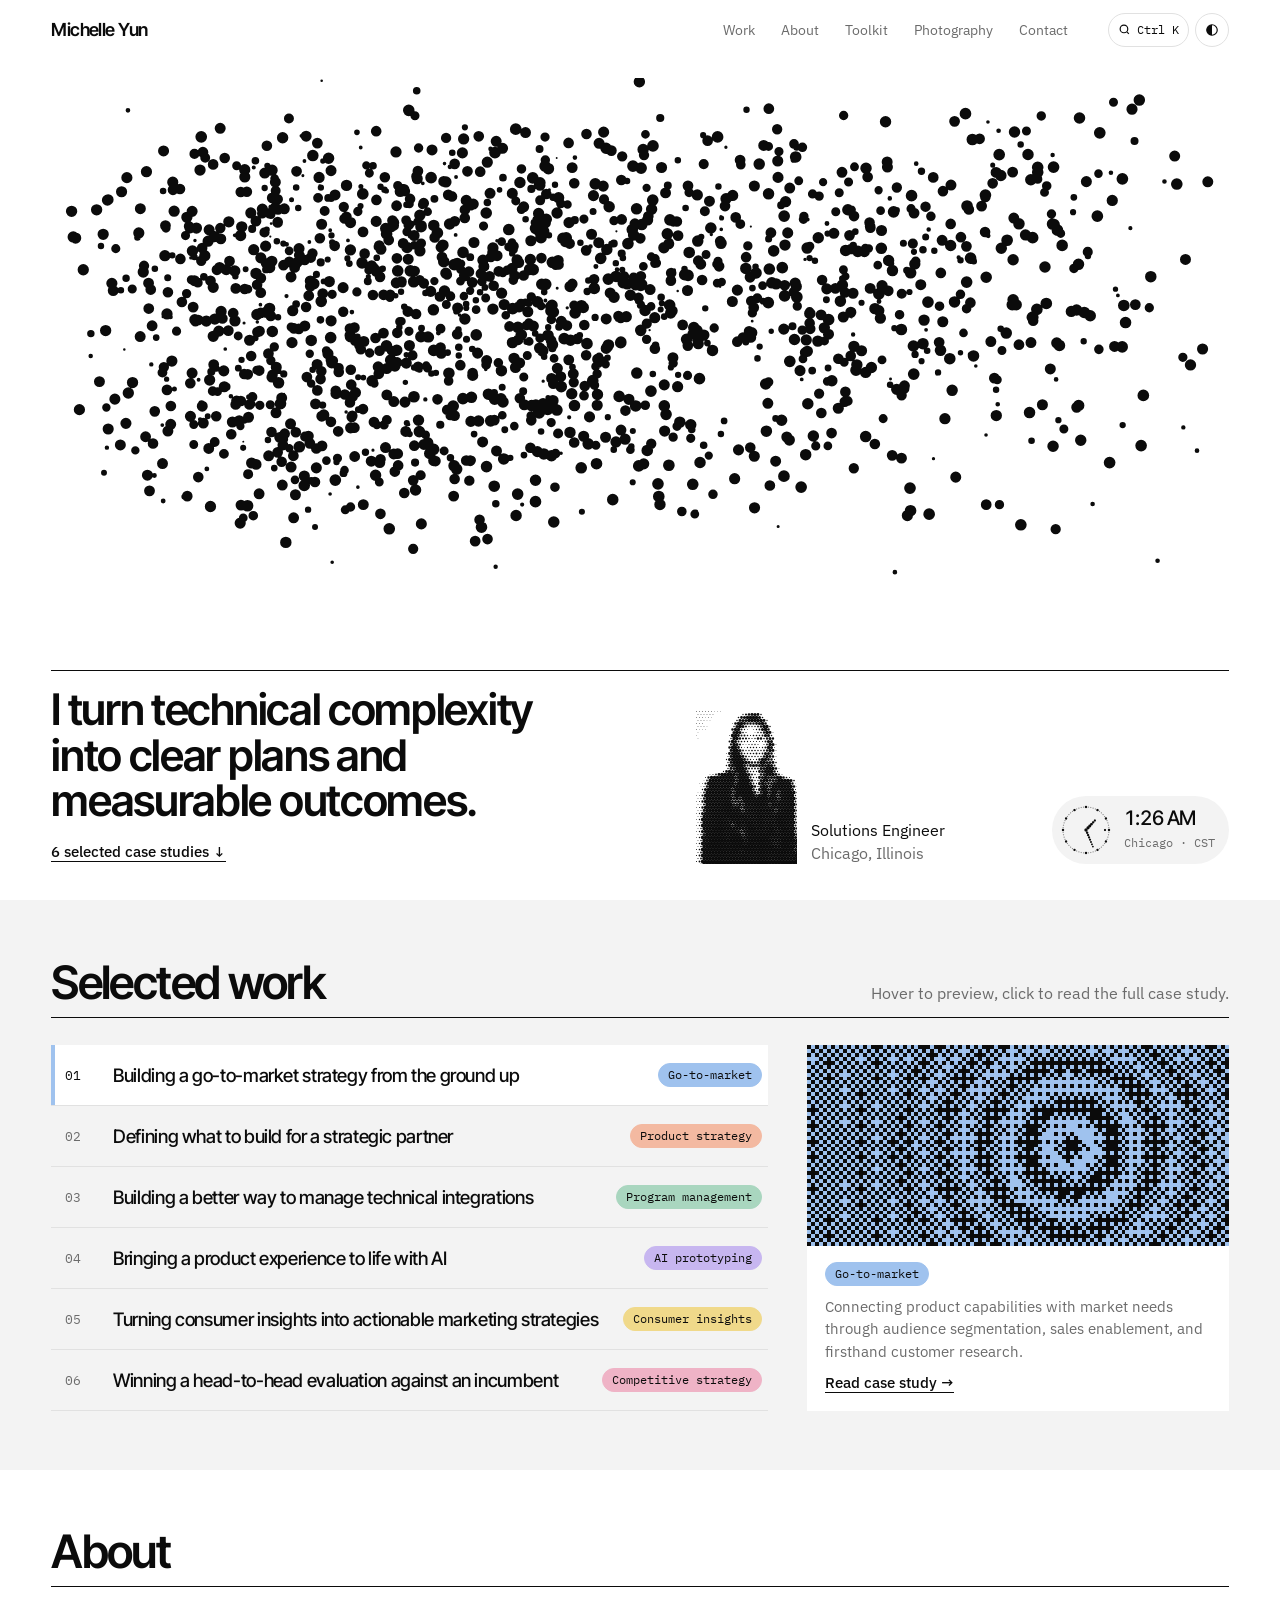
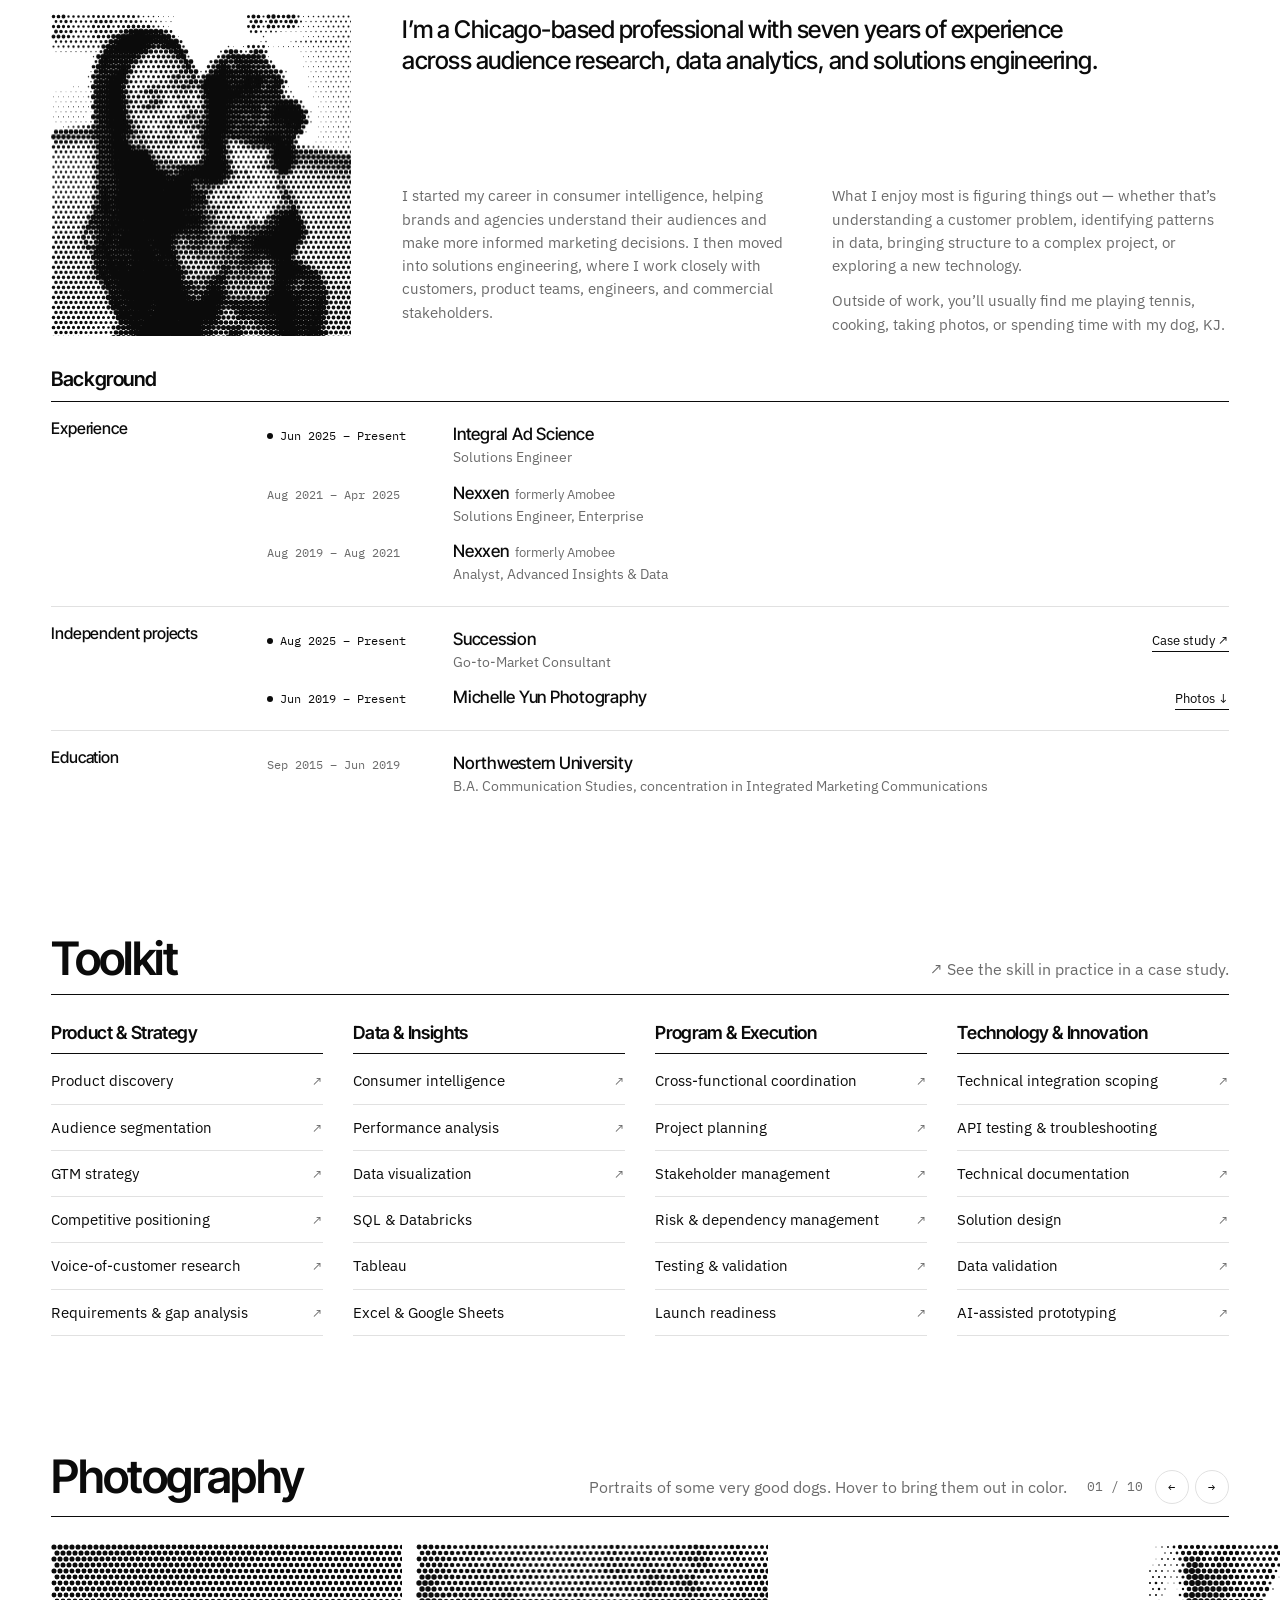
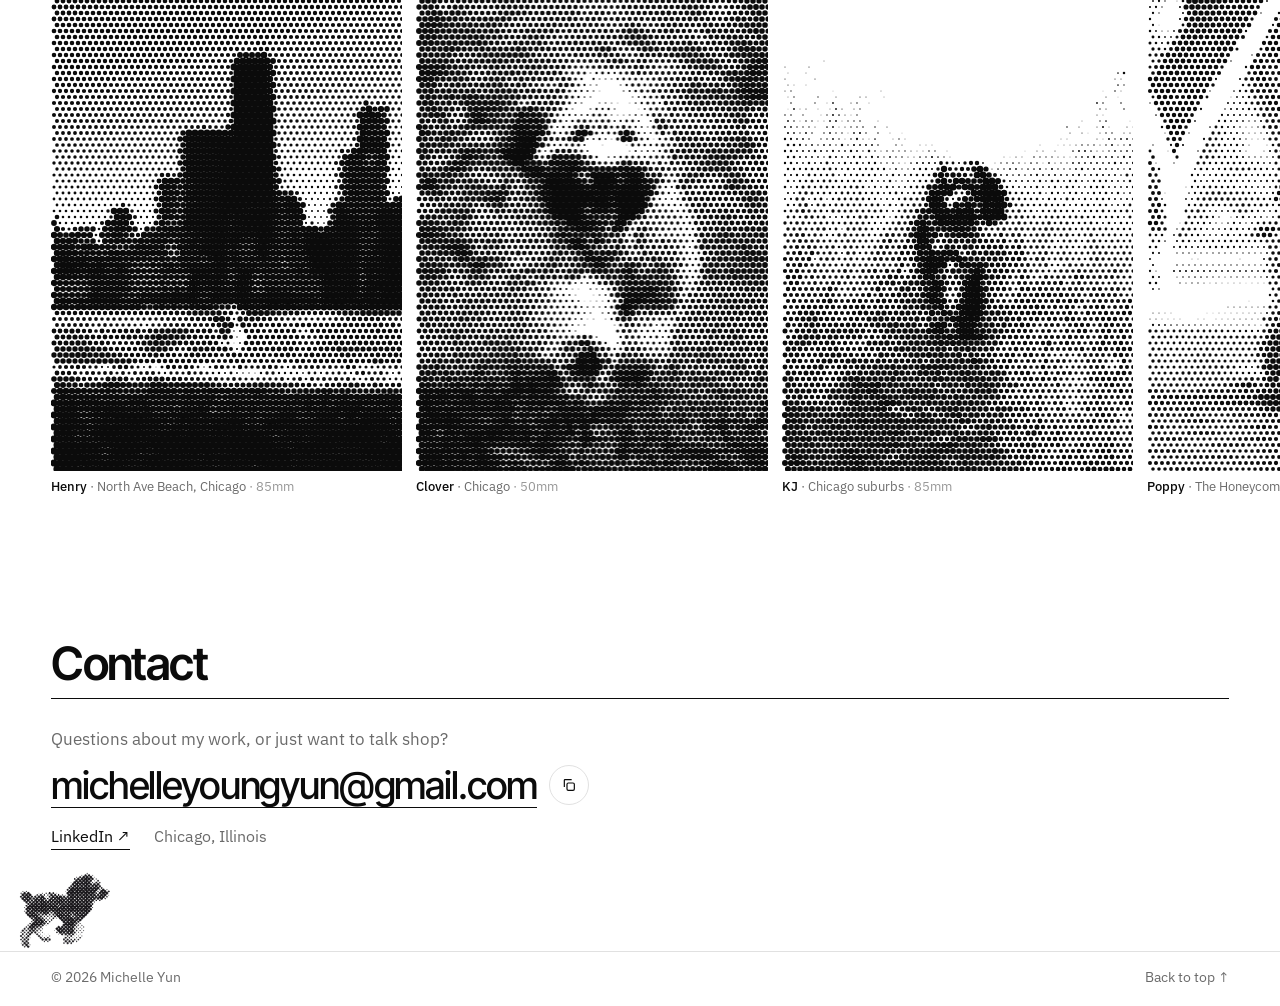
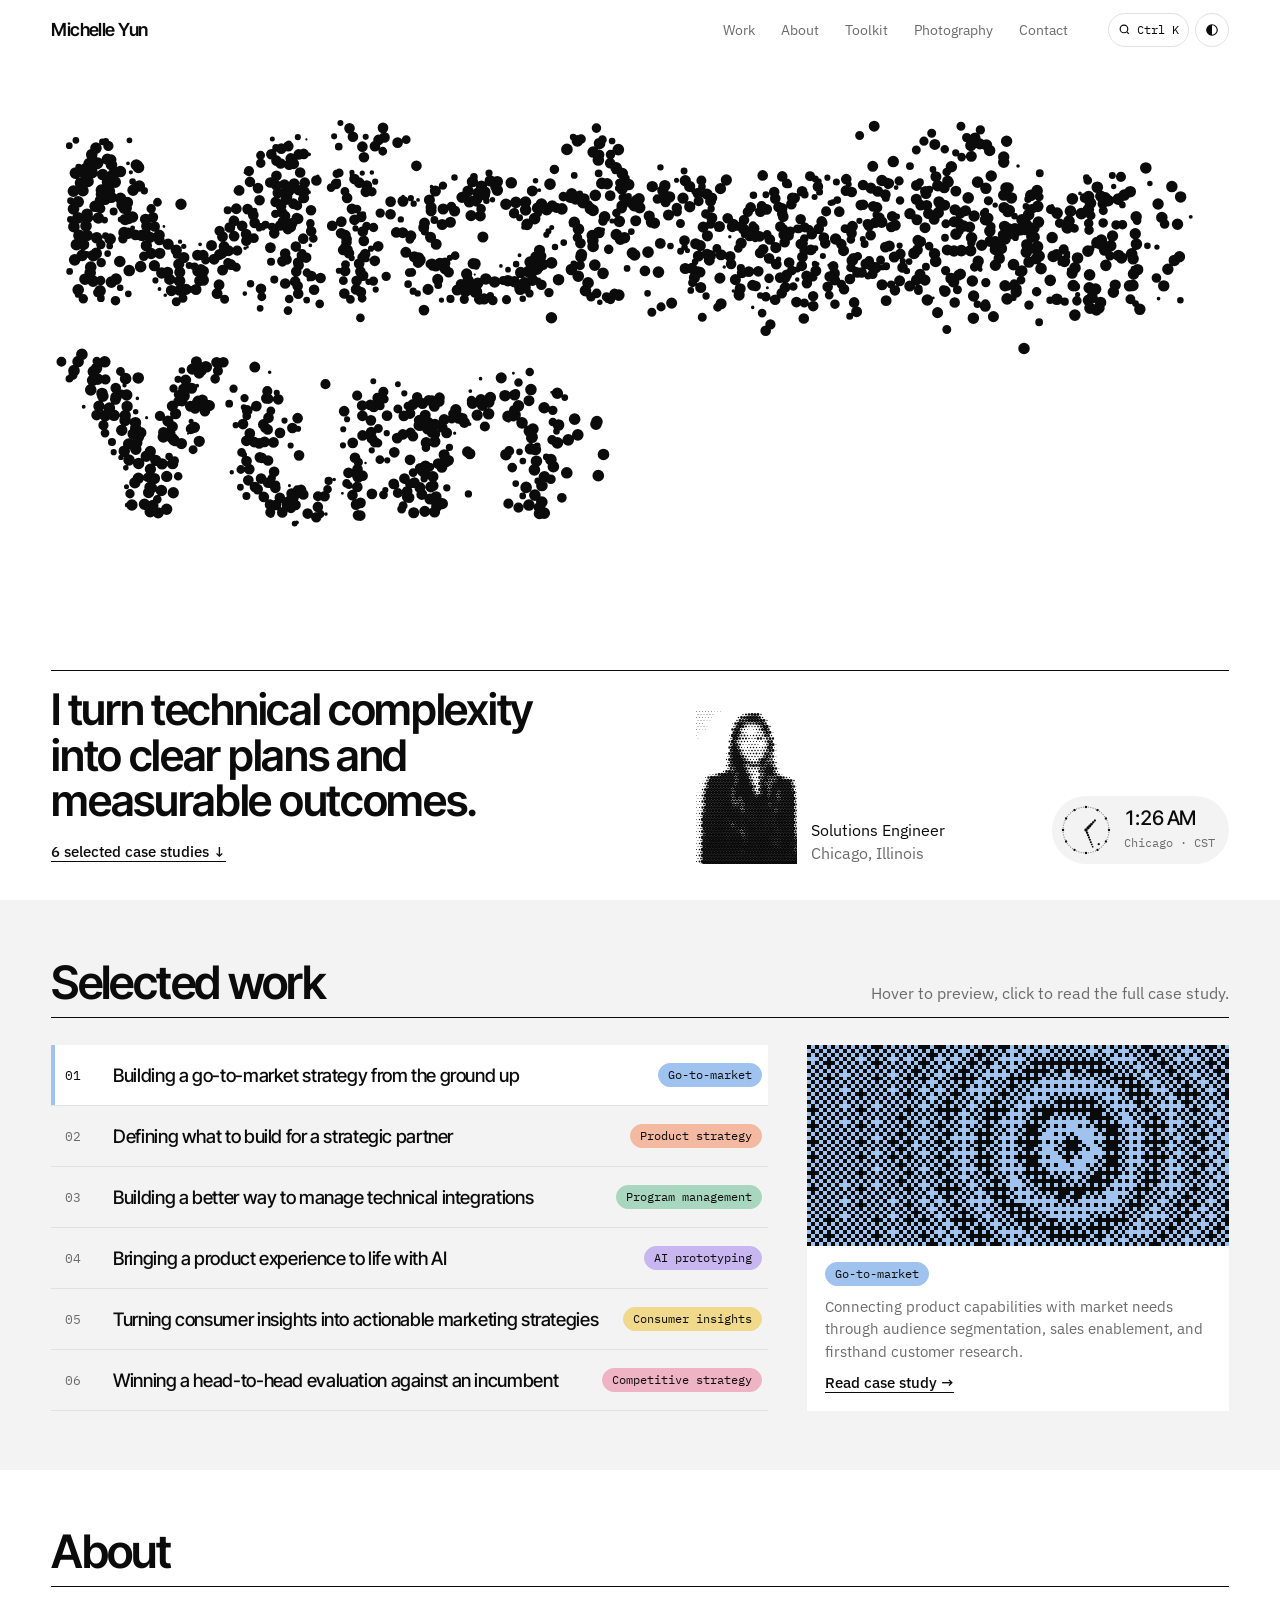
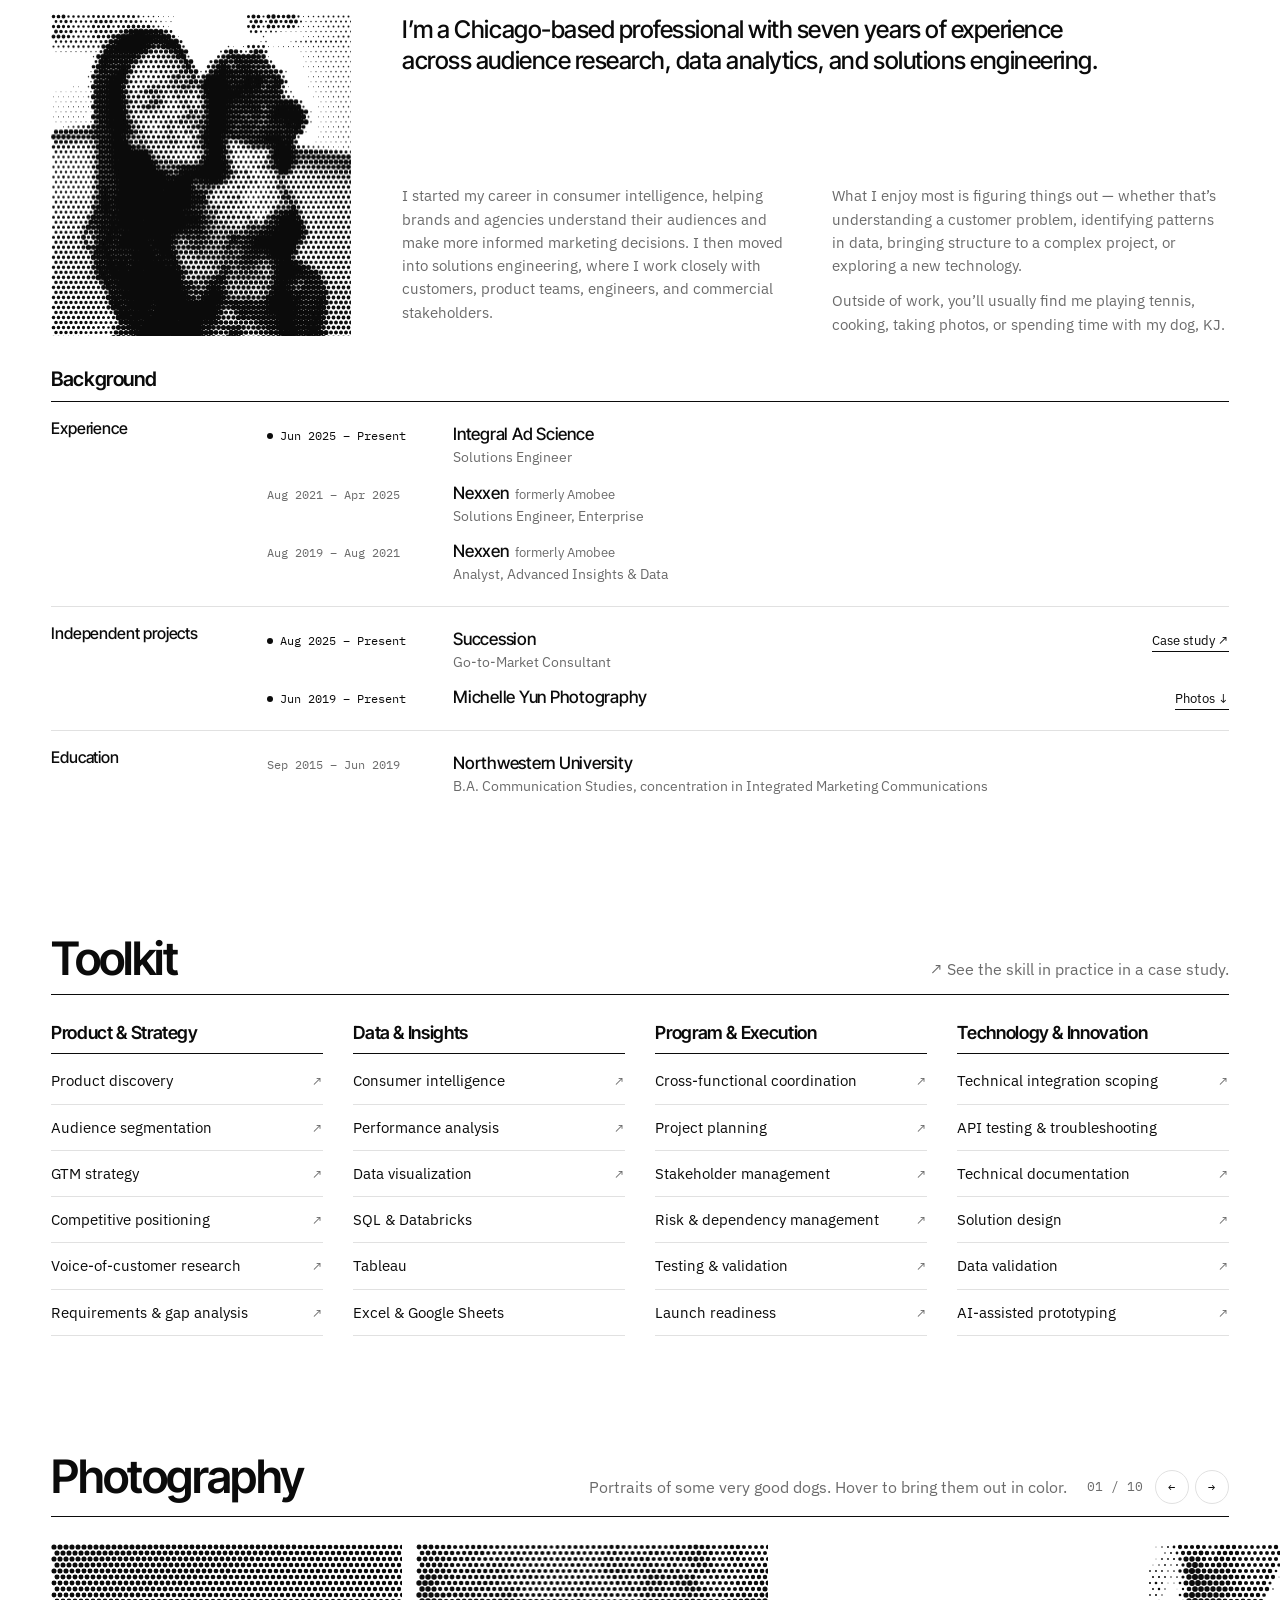
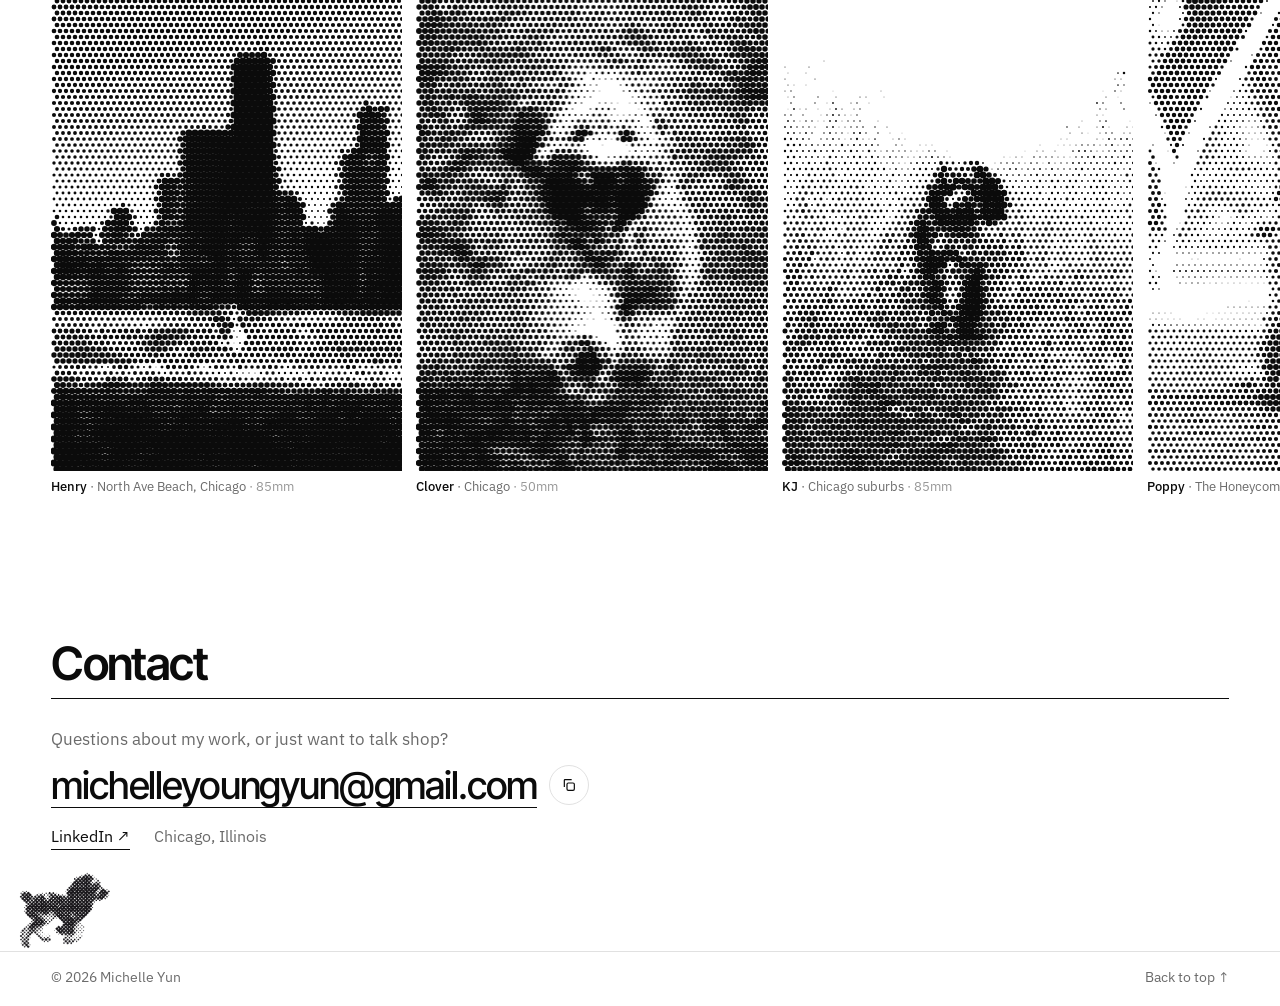
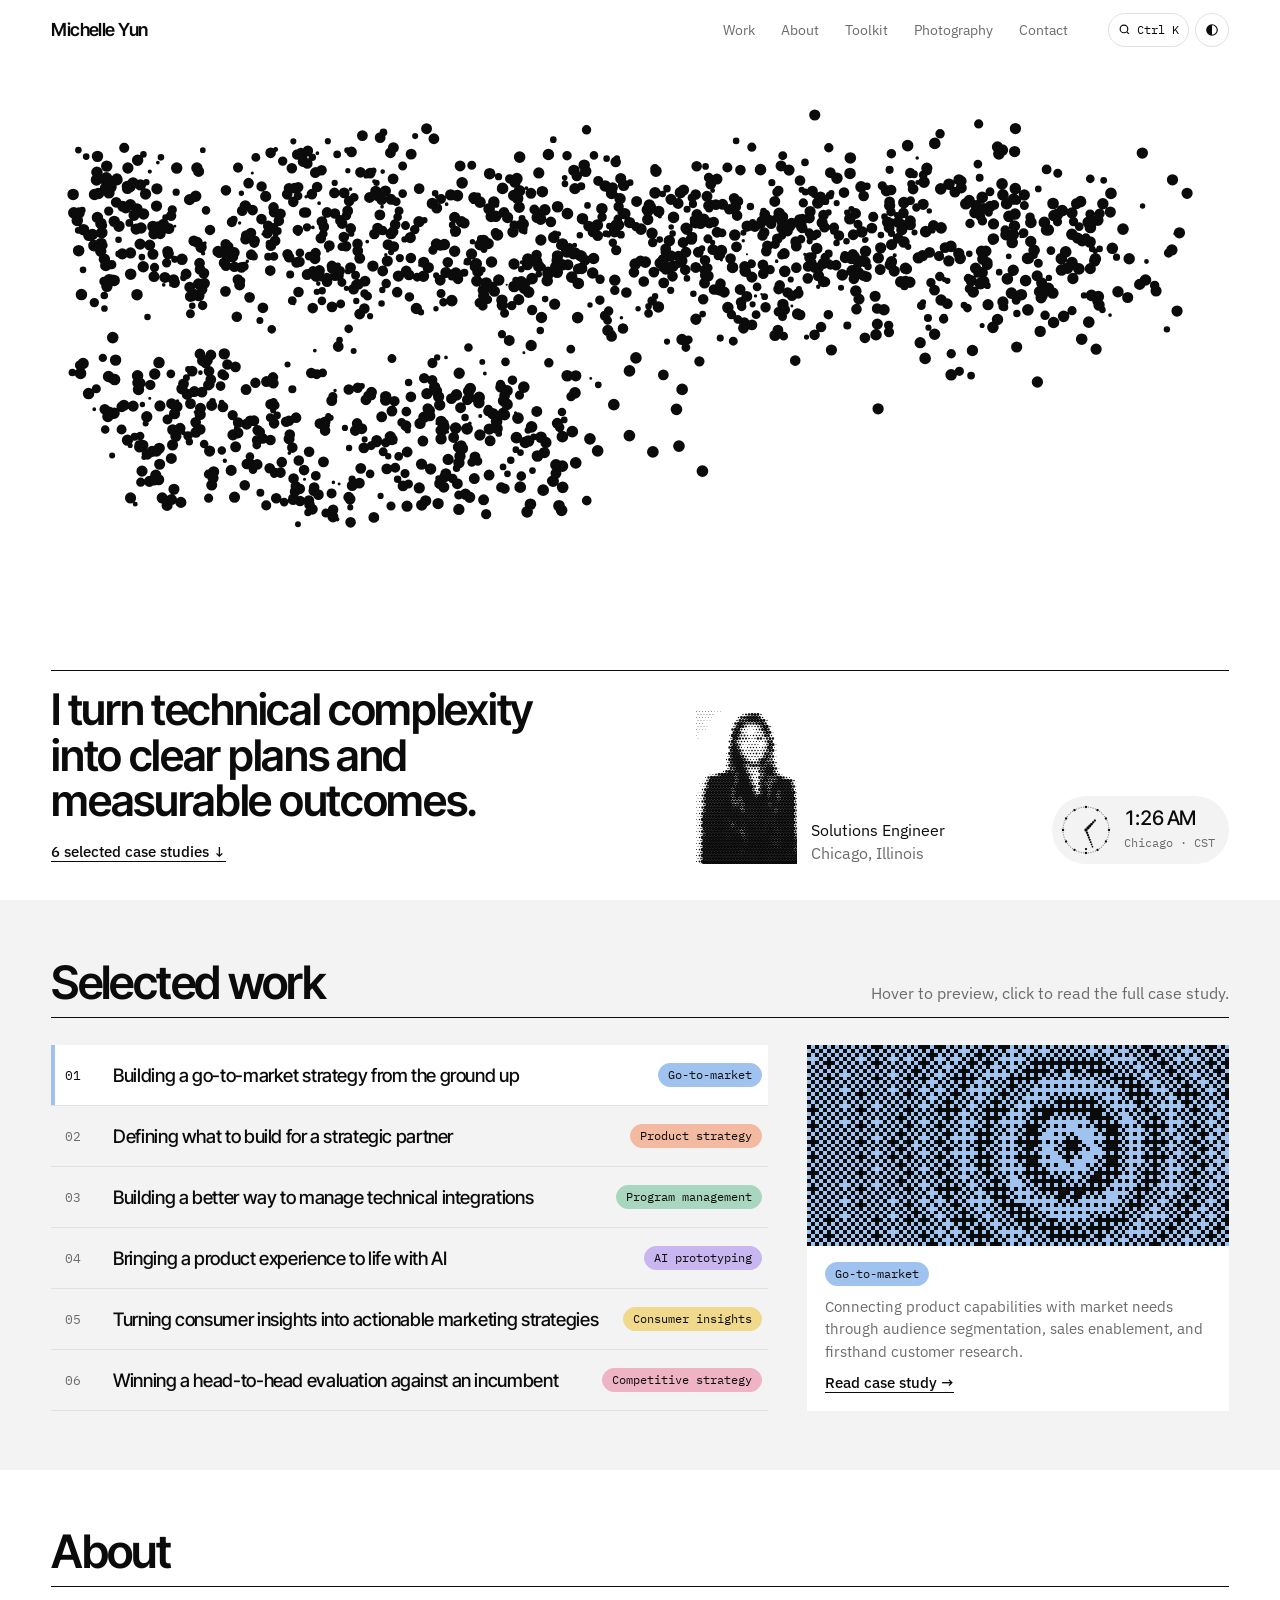
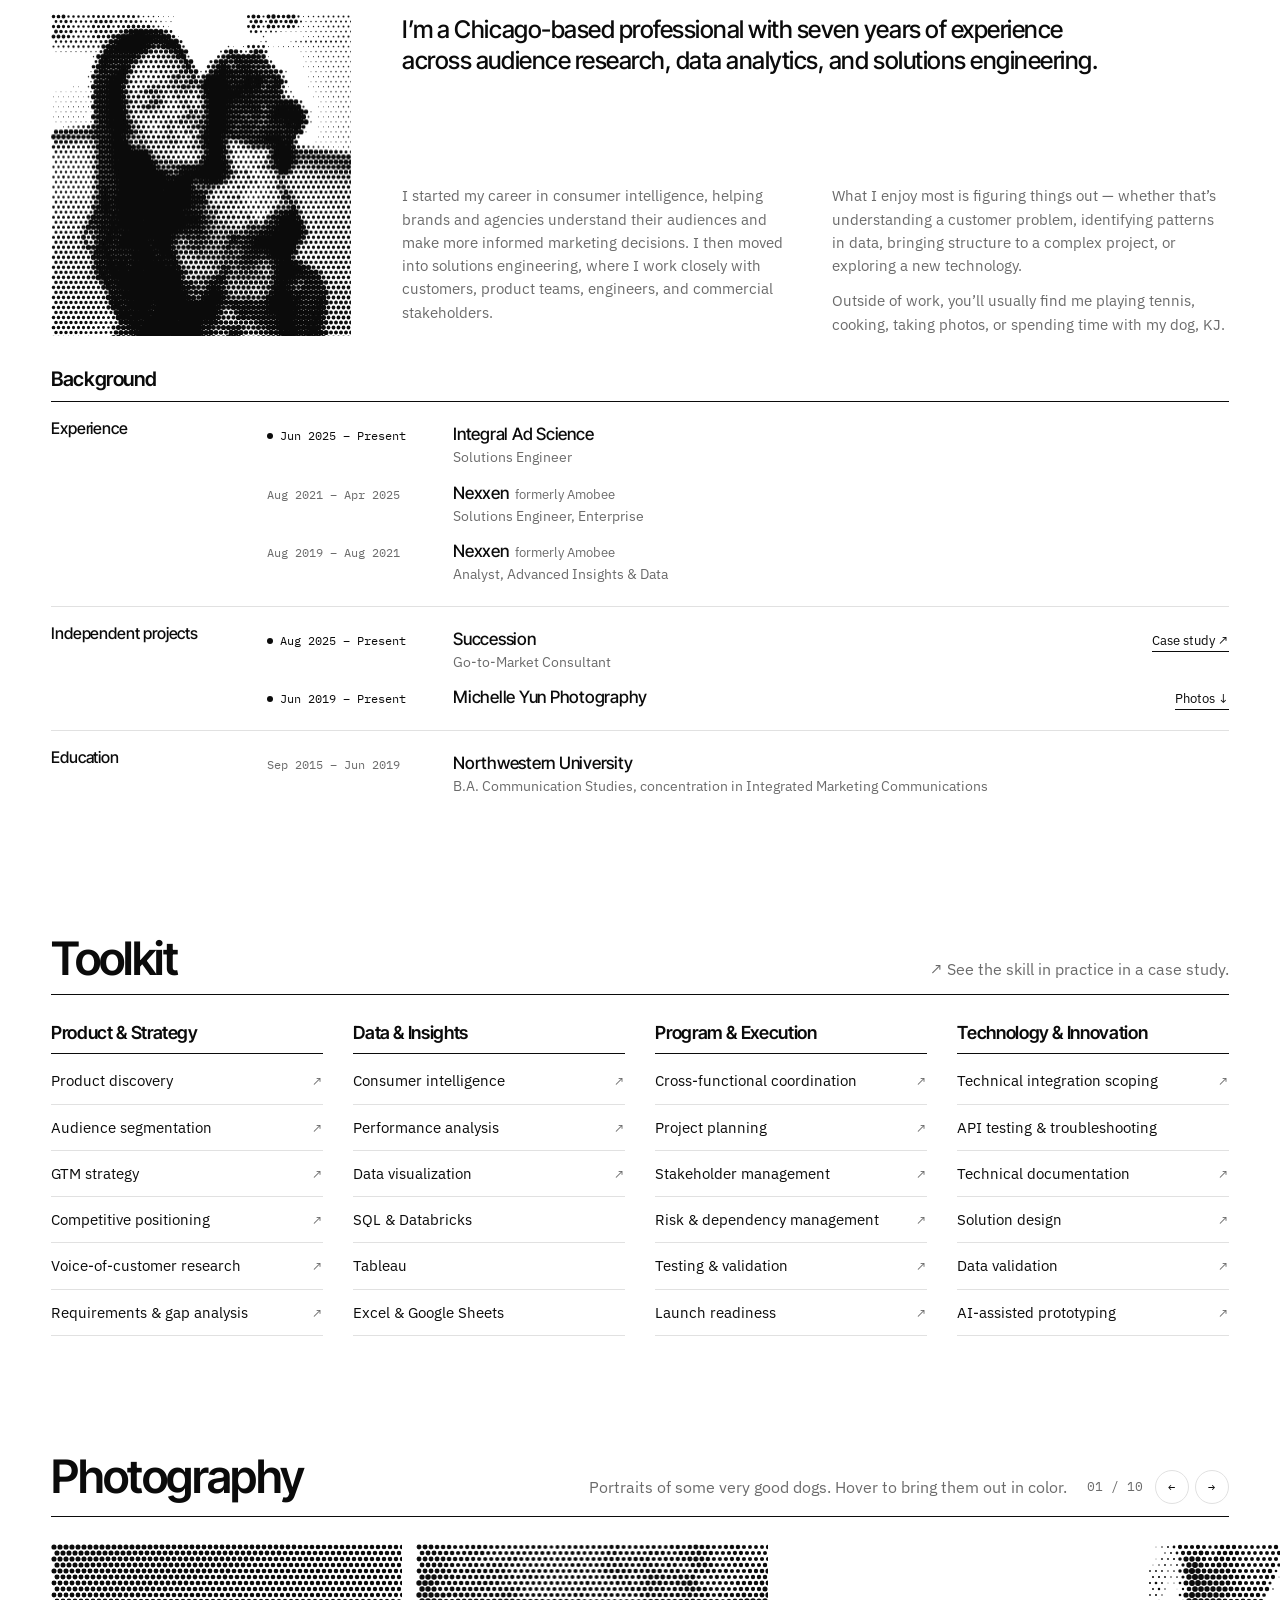
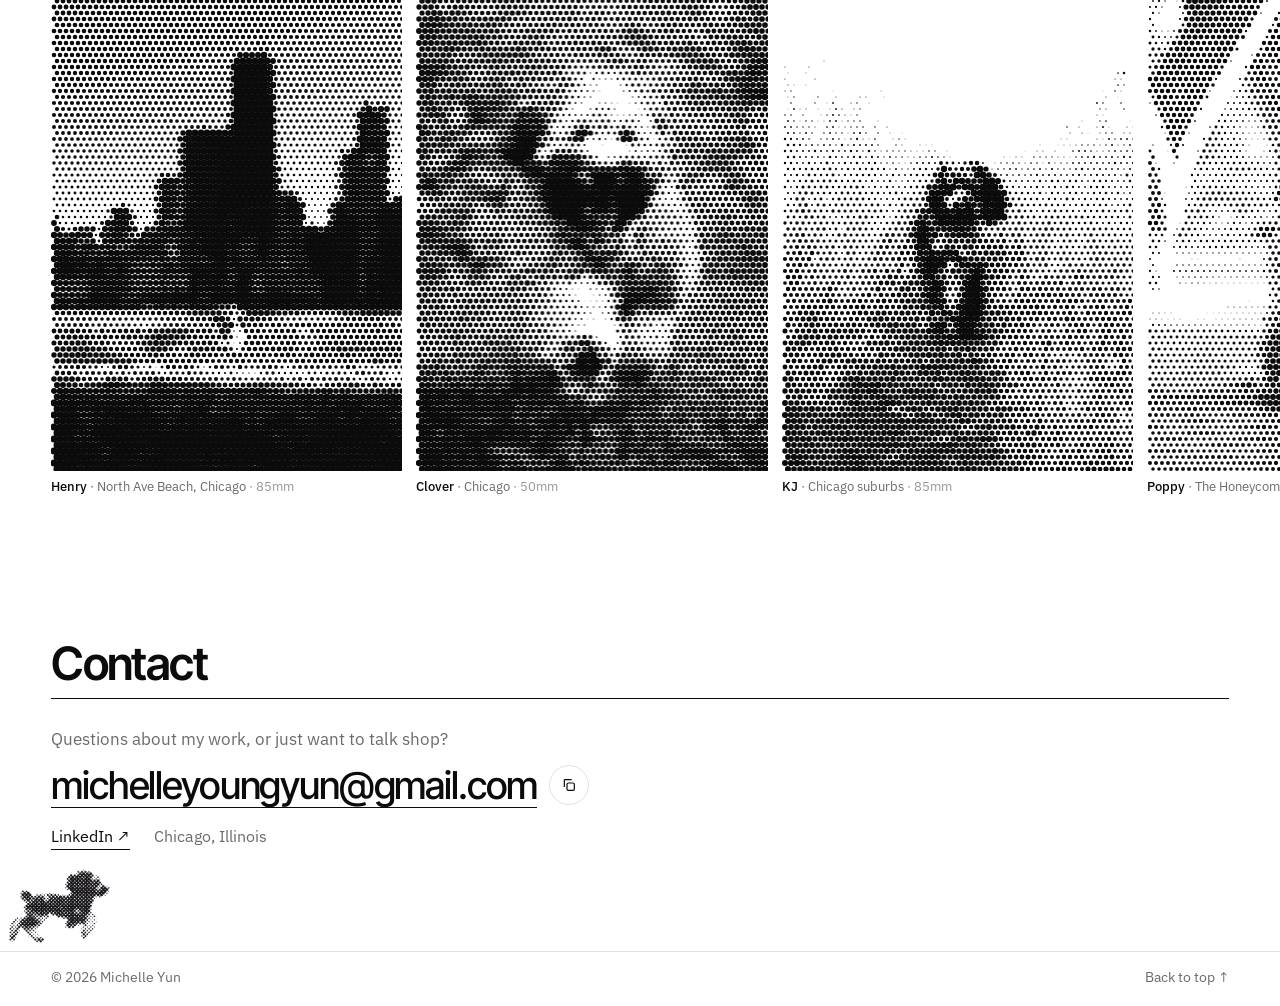
